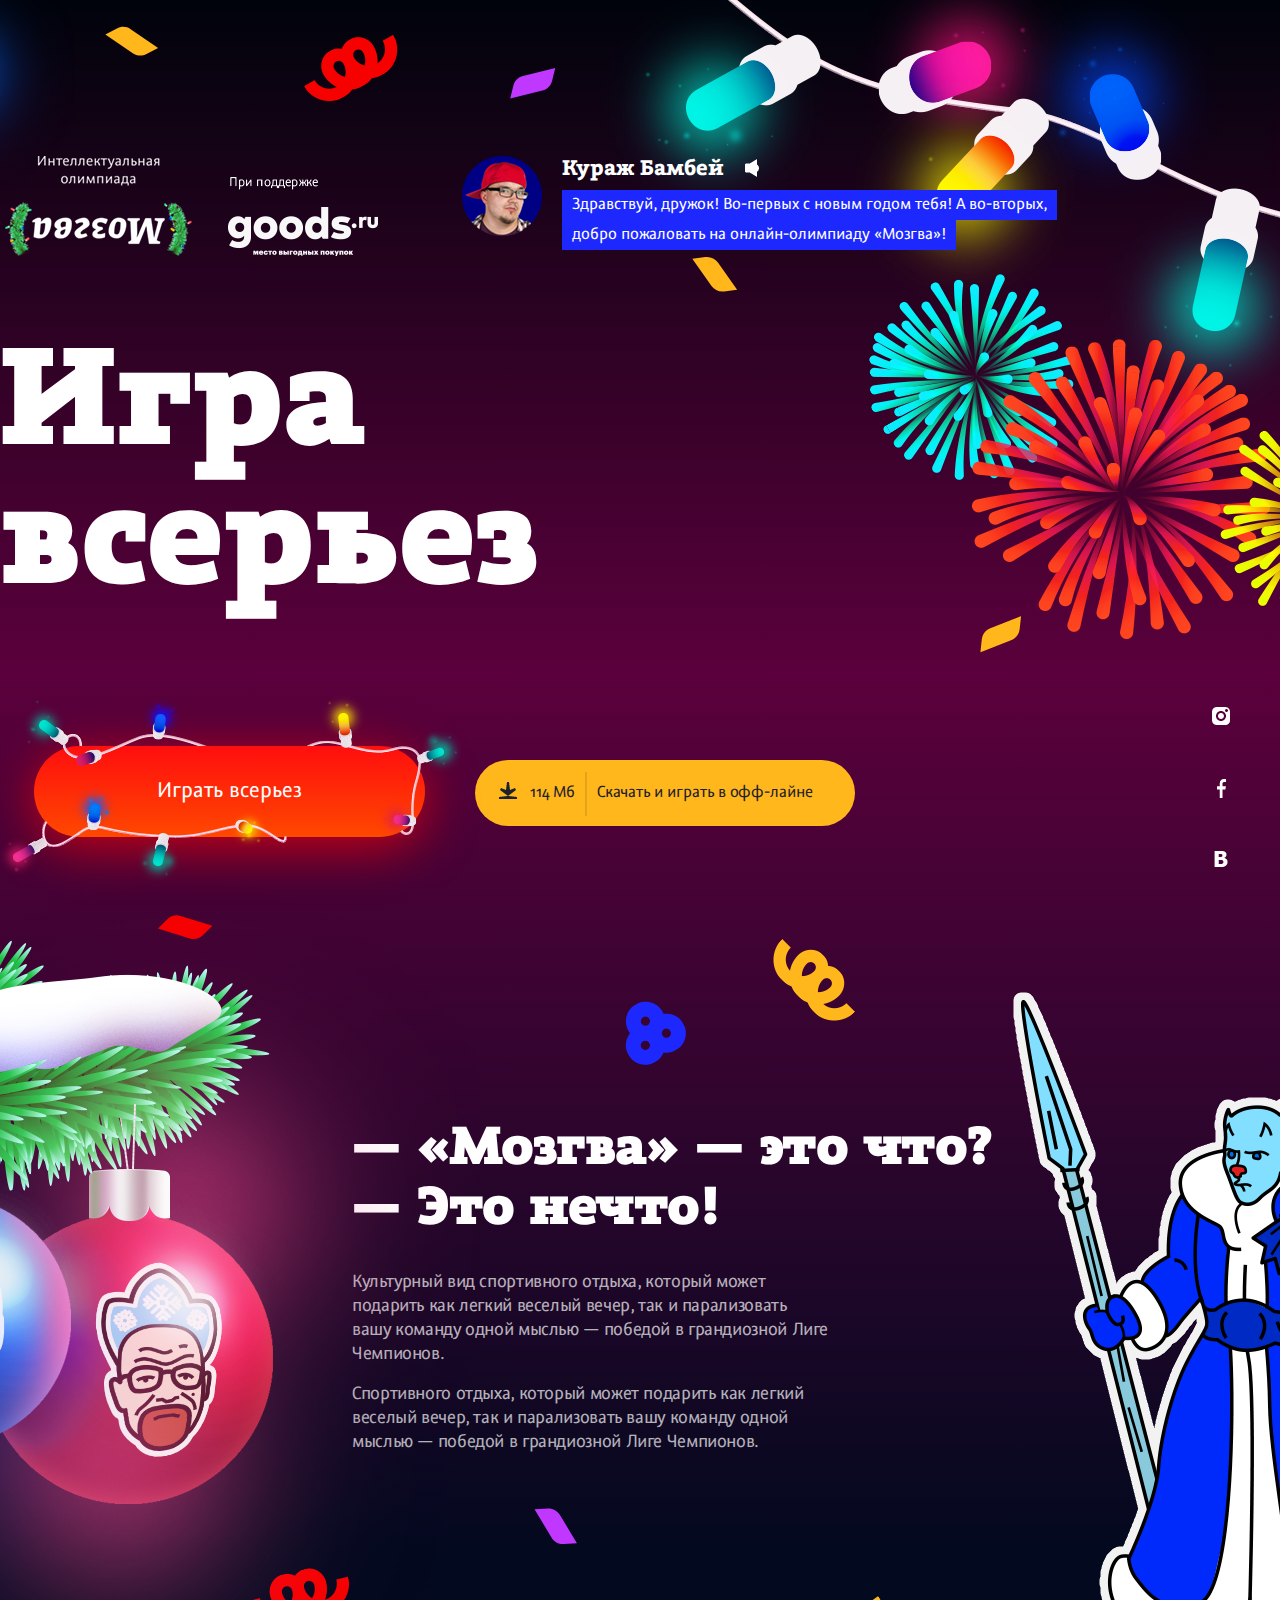
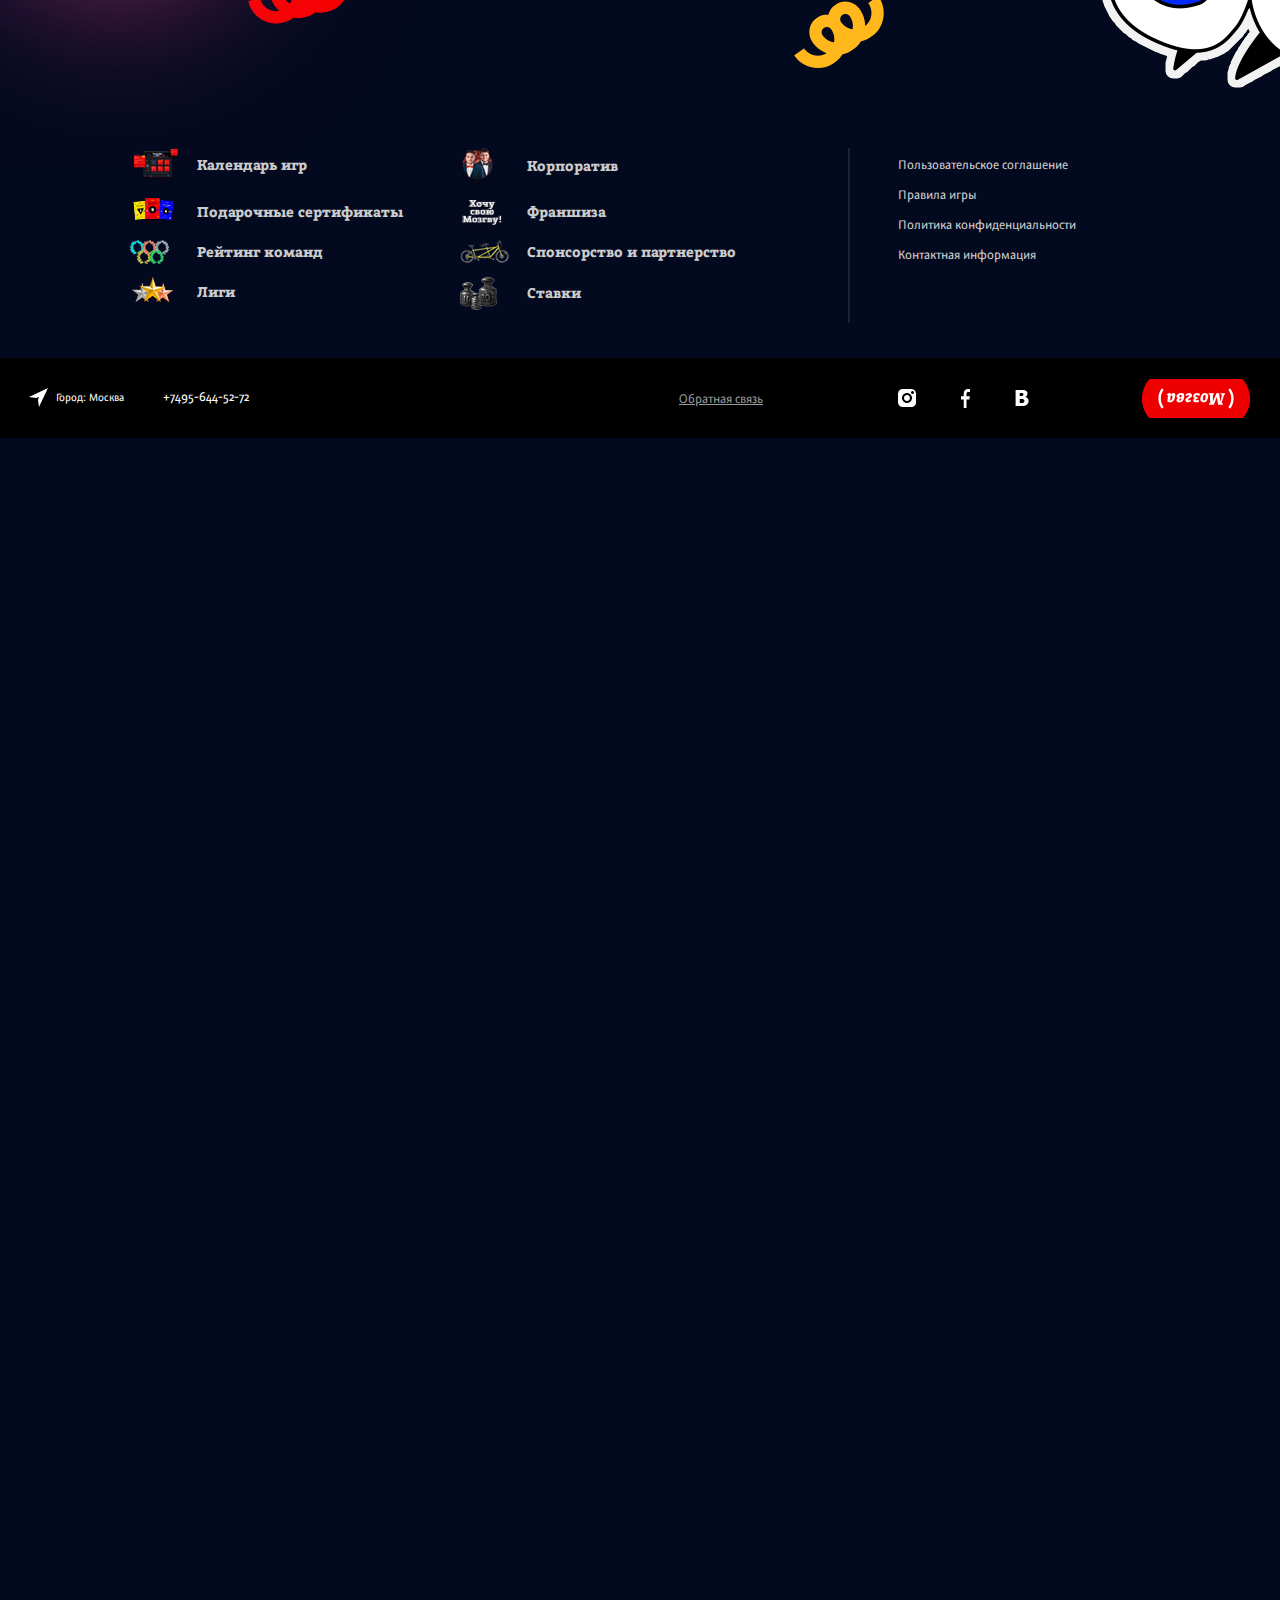
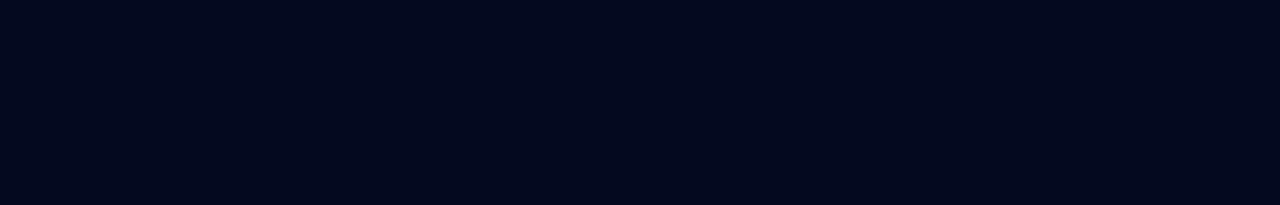
==== biggame.html @ c7185d69 "no message" ====
<!DOCTYPE html>
<html>
  <head>
    <meta charset="utf-8"/>
    <title>Index</title>
    <meta name="viewport" content="width=1280, initial-scale=0.1"/>
    <meta name="format-detection" content="telephone=no"/>
    <link rel="stylesheet" type="text/css" href="css/style.css"/>
    <script type="text/javascript" src="js/jquery-1.11.1.min.js"></script>
    <script type="text/javascript" src="js/libs.js"></script>
    <script type="text/javascript" src="js/scripts.js"></script>
  </head>
  <body class="biggame-body">
    <div class="body-wrap">
      <section class="main">
        <div class="hashtag hashtag-01"><img src="images/hashtag.png" alt="это мозгва детка"></div>
        <div class="hashtag hashtag-02"><img src="images/hashtag.png" alt="это мозгва детка"></div>
        <div class="hashtag hashtag-03"><img src="images/hashtag.png" alt="это мозгва детка"></div>
        <div class="hashtag hashtag-04"><img src="images/hashtag.png" alt="это мозгва детка"></div>
        <div class="main-header">
          <div class="container"><a class="mozgva-logo" href="#/"><img src="images/mozgva-logo.png" alt="mozgva"></a><a class="goods-logo" href="#/"><img src="images/goods-logo.png" alt="goods"></a>
            <div class="main-header-message">
              <div class="main-header-message-image"><img src="images/kurazh-image.png" alt="kurazh"></div>
              <div class="main-header-message-text">
                <div class="main-header-message-title">Кураж Бамбей</div>
                <div class="main-header-message-subtext">Здравствуй, дружок! Во-первых с новым годом тебя! А во-вторых,</div>
                <div class="main-header-message-subtext">добро пожаловать на онлайн-олимпиаду «Мозгва»!</div>
              </div>
              <div class="clear"></div>
            </div>
            <div class="clear"></div>
          </div>
        </div>
        <div class="container">
          <div class="main-socials"><a class="main-socials-unit" href="#/"><img src="images/icon-insta.png" alt="instagram"></a><a class="main-socials-unit" href="#/"><img src="images/icon-fb.png" alt="instagram"></a><a class="main-socials-unit" href="#/"><img src="images/icon-vk.png" alt="instagram"></a></div>
          <div class="main-content">
            <h1 class="main-title">Игра<br>всерьез</h1>
            <div class="main-buttons">
              <div class="main-buttons-unit-wrap small-wrap"><img class="lightbulb" src="images/buttons-lights-01.png" alt="lights"><img class="balls" src="images/buttons-balls-01.png" alt="lights"><a class="main-buttons-unit small" href="#/">Начать</a></div>
              <div class="main-buttons-unit-wrap big-wrap"><img src="images/buttons-lights-02.png" alt="lights"><a class="main-buttons-unit big" href="#/">Играть всерьез</a></div><a class="main-buttons-unit download" href="#/"><span class="info">114 Мб</span><span class="text"> Скачать и играть в офф-лайне</span></a>
            </div>
            <div class="main-text">
              <div class="main-text-big">— «Мозгва» — это что?<br>— Это нечто!</div>
              <div class="main-text-small">Культурный вид спортивного отдыха, который может подарить как легкий веселый вечер, так и парализовать<br> вашу команду одной мыслью — победой в грандиозной Лиге Чемпионов.</div>
              <div class="main-text-small">Спортивного отдыха, который может подарить как легкий веселый вечер, так и парализовать вашу команду одной мыслью — победой в грандиозной Лиге Чемпионов.</div>
            </div>
          </div>
        </div>
        <div class="main-figure"></div>
        <div class="main-stripes"></div>
        <div class="main-lightbulbs-01"></div>
        <div class="main-lightbulbs-02"></div>
        <div class="main-fireworks"></div>
        <div class="main-branch"></div>
      </section>
      <section class="biggame hide">
        <div class="minigame-gradient"></div>
        <div class="minigame-header">
          <div class="container"><a class="minigame-header-logo-mozgva" href="#/"><img src="images/mozgva-logo-header.png" alt="mozgva"></a><a class="minigame-header-logo-goods" href="#/"><img src="images/goods-logo-header.png" alt="mozgva"></a>
            <div class="minigame-header-title">Игра «Всерьез». Начало</div><a class="minigame-header-button-wrap" href="#/"><img src="images/buttons-lights-02.png" alt="lightbulbs"><span class="minigame-header-button">Играть всерьез</span></a>
          </div>
        </div>
        <div class="biggame-body-wrap">
          <div class="minigame-fireworks"></div>
          <div class="minigame-stripes"></div>
          <div class="container">
            <div class="main-socials"><a class="main-socials-unit" href="#/"><img src="images/icon-insta.png" alt="instagram"></a><a class="main-socials-unit" href="#/"><img src="images/icon-fb.png" alt="instagram"></a><a class="main-socials-unit" href="#/"><img src="images/icon-vk.png" alt="instagram"></a></div>
            <div class="biggame-progression transparent">
              <div class="biggame-progression-unit round-1 current"><span class="title">1</span><span class="number"> <span class="current">1</span><span class="all">/6</span></span>
                <div class="name">название тура</div>
              </div>
              <div class="biggame-progression-unit round-2"><span class="title">2</span><span class="number"> <span class="current">1</span><span class="all">/6</span></span>
                <div class="name">название тура</div>
              </div>
              <div class="biggame-progression-unit round-3"><span class="title">3</span><span class="number"> <span class="current">1</span><span class="all">/6</span></span>
                <div class="name">название тура</div>
              </div>
              <div class="biggame-progression-unit round-4"><span class="title">4</span><span class="number"> <span class="current">1</span><span class="all">/3</span></span>
                <div class="name">название тура</div>
              </div>
              <div class="biggame-progression-unit round-5"><span class="title">5</span><span class="number"> <span class="current">1</span><span class="all">/6</span></span>
                <div class="name">название тура</div>
              </div>
              <div class="biggame-progression-unit round-6"><span class="title">6</span><span class="number"> <span class="current">1</span><span class="all">/6</span></span>
                <div class="name">название тура</div>
              </div>
              <div class="biggame-progression-unit round-7"><span class="title">7</span><span class="number"> <span class="current">1</span><span class="all">/6</span></span>
                <div class="name">название тура</div>
              </div>
            </div>
            <div class="biggame-question-wrap">
              <div class="biggame-question-unit teamsAdding">
                <div class="main-header-message">
                  <div class="main-header-message-image"><img src="images/kurazh-image.png" alt="kurazh"></div>
                  <div class="main-header-message-text">
                    <div class="main-header-message-title">Кураж Бамбей говорит</div>
                    <div class="main-header-message-subtext">Поторописька! Осталось 3 секунды! Гуглишь та что ли?</div>
                    <div class="main-header-message-subtext">Гугли быстрее тогда! :)</div>
                  </div>
                  <div class="clear"></div>
                </div>
                <div class="biggame-question-unit-title">Придумайте название<br>своей команде</div>
                <div class="biggame-question-unit-list">
                  <div class="biggame-question-unit-list-unit-wrap">
                    <input class="biggame-question-unit-list-unit" type="text">
                    <div class="biggame-question-unit-list-unit-btn">Еще команда</div>
                  </div>
                </div>
                <div class="biggame-question-unit-answer compare">
                  <div class="biggame-question-unit-answer-next answer timeout">Дальше!</div>
                </div>
              </div>
              <div class="biggame-question-unit smallTimer">
                <div class="biggame-question-unit-video">
                  <video width="100%" height="100%" controls controlsList="nodownload">
                    <source src="videos/video-01.mp4" type="video/mp4">
                  </video>
                </div>
                <div class="biggame-question-unit-answer">
                  <div class="biggame-question-unit-answer-timer"><span>:</span><span class="time">59</span></div>
                  <div class="biggame-question-unit-answer-input-wrap">
                    <input class="biggame-question-unit-answer-input" type="text">
                    <div class="biggame-question-unit-answer-next answer">Ответить</div>
                  </div>
                </div>
              </div>
              <div class="biggame-question-unit medTimer">
                <div class="biggame-question-unit-video">
                  <video width="100%" height="100%" controls controlsList="nodownload">
                    <source src="videos/video-01.mp4" type="video/mp4">
                  </video>
                </div>
                <div class="biggame-question-unit-answer">
                  <div class="biggame-question-unit-answer-timer"><span>:</span><span class="time">59</span></div>
                  <div class="biggame-question-unit-answer-input-wrap">
                    <input class="biggame-question-unit-answer-input" type="text">
                    <div class="biggame-question-unit-answer-next answer">Ответить</div>
                  </div>
                </div>
              </div>
              <div class="biggame-question-unit bigTimer">
                <div class="biggame-question-unit-video">
                  <video width="100%" height="100%" controls controlsList="nodownload">
                    <source src="videos/video-01.mp4" type="video/mp4">
                  </video>
                </div>
                <div class="biggame-question-unit-answer">
                  <div class="biggame-question-unit-answer-timer"><span>:</span><span class="time">59</span></div>
                  <div class="biggame-question-unit-answer-input-wrap">
                    <input class="biggame-question-unit-answer-input" type="text">
                    <div class="biggame-question-unit-answer-next answer">Ответить</div>
                  </div>
                </div>
              </div>
              <div class="biggame-question-unit bigTimer">
                <div class="biggame-question-unit-video">
                  <video width="100%" height="100%" controls controlsList="nodownload">
                    <source src="videos/video-01.mp4" type="video/mp4">
                  </video>
                </div>
                <div class="biggame-question-unit-answer">
                  <div class="biggame-question-unit-answer-timer"><span>:</span><span class="time">59</span></div>
                  <div class="biggame-question-unit-answer-input-wrap">
                    <input class="biggame-question-unit-answer-input" type="text">
                    <div class="biggame-question-unit-answer-next answer">Ответить</div>
                  </div>
                </div>
              </div>
              <div class="biggame-question-unit medTimer">
                <div class="biggame-question-unit-video">
                  <video width="100%" height="100%" controls controlsList="nodownload">
                    <source src="videos/video-01.mp4" type="video/mp4">
                  </video>
                </div>
                <div class="biggame-question-unit-answer">
                  <div class="biggame-question-unit-answer-timer"><span>:</span><span class="time">59</span></div>
                  <div class="biggame-question-unit-answer-input-wrap">
                    <input class="biggame-question-unit-answer-input" type="text">
                    <div class="biggame-question-unit-answer-next answer">Ответить</div>
                  </div>
                </div>
              </div>
              <div class="biggame-question-unit smallTimer lastQuestion">
                <div class="biggame-question-unit-video">
                  <video width="100%" height="100%" controls controlsList="nodownload">
                    <source src="videos/video-01.mp4" type="video/mp4">
                  </video>
                </div>
                <div class="biggame-question-unit-answer">
                  <div class="biggame-question-unit-answer-timer"><span>:</span><span class="time">59</span></div>
                  <div class="biggame-question-unit-answer-input-wrap">
                    <input class="biggame-question-unit-answer-input" type="text">
                    <div class="biggame-question-unit-answer-next answer">Ответить</div>
                  </div>
                </div>
              </div>
              <div class="biggame-question-unit compare">
                <div class="biggame-question-unit-video">
                  <video width="100%" height="100%" controls controlsList="nodownload">
                    <source src="videos/video-01.mp4" type="video/mp4">
                  </video>
                </div>
                <div class="biggame-question-unit-answer compare">
                  <div class="biggame-question-unit-answer-next answer timeout">Дальше!</div>
                </div>
              </div>
              <div class="biggame-question-unit roundResult round-1">
                <div class="main-header-message">
                  <div class="main-header-message-image"><img src="images/kurazh-image.png" alt="kurazh"></div>
                  <div class="main-header-message-text">
                    <div class="main-header-message-title">Кураж Бамбей говорит</div>
                    <div class="main-header-message-subtext">Поторописька! Осталось 3 секунды! Гуглишь та что ли?</div>
                    <div class="main-header-message-subtext">Гугли быстрее тогда! :)</div>
                  </div>
                  <div class="clear"></div>
                </div>
                <div class="biggame-question-unit-teams-wrap"></div>
                <div class="biggame-question-unit-answer compare">
                  <div class="biggame-question-unit-answer-next answer timeout">Дальше!</div>
                </div>
              </div>
              <div class="biggame-question-unit smallTimer">
                <div class="biggame-question-unit-video">
                  <video width="100%" height="100%" controls controlsList="nodownload">
                    <source src="videos/video-01.mp4" type="video/mp4">
                  </video>
                </div>
                <div class="biggame-question-unit-answer">
                  <div class="biggame-question-unit-answer-timer"><span>:</span><span class="time">59</span></div>
                  <div class="biggame-question-unit-answer-input-wrap">
                    <input class="biggame-question-unit-answer-input" type="text">
                    <div class="biggame-question-unit-answer-next answer">Ответить</div>
                  </div>
                </div>
              </div>
              <div class="biggame-question-unit medTimer">
                <div class="biggame-question-unit-video">
                  <video width="100%" height="100%" controls controlsList="nodownload">
                    <source src="videos/video-01.mp4" type="video/mp4">
                  </video>
                </div>
                <div class="biggame-question-unit-answer">
                  <div class="biggame-question-unit-answer-timer"><span>:</span><span class="time">59</span></div>
                  <div class="biggame-question-unit-answer-input-wrap">
                    <input class="biggame-question-unit-answer-input" type="text">
                    <div class="biggame-question-unit-answer-next answer">Ответить</div>
                  </div>
                </div>
              </div>
              <div class="biggame-question-unit bigTimer">
                <div class="biggame-question-unit-video">
                  <video width="100%" height="100%" controls controlsList="nodownload">
                    <source src="videos/video-01.mp4" type="video/mp4">
                  </video>
                </div>
                <div class="biggame-question-unit-answer">
                  <div class="biggame-question-unit-answer-timer"><span>:</span><span class="time">59</span></div>
                  <div class="biggame-question-unit-answer-input-wrap">
                    <input class="biggame-question-unit-answer-input" type="text">
                    <div class="biggame-question-unit-answer-next answer">Ответить</div>
                  </div>
                </div>
              </div>
              <div class="biggame-question-unit bigTimer">
                <div class="biggame-question-unit-video">
                  <video width="100%" height="100%" controls controlsList="nodownload">
                    <source src="videos/video-01.mp4" type="video/mp4">
                  </video>
                </div>
                <div class="biggame-question-unit-answer">
                  <div class="biggame-question-unit-answer-timer"><span>:</span><span class="time">59</span></div>
                  <div class="biggame-question-unit-answer-input-wrap">
                    <input class="biggame-question-unit-answer-input" type="text">
                    <div class="biggame-question-unit-answer-next answer">Ответить</div>
                  </div>
                </div>
              </div>
              <div class="biggame-question-unit medTimer">
                <div class="biggame-question-unit-video">
                  <video width="100%" height="100%" controls controlsList="nodownload">
                    <source src="videos/video-01.mp4" type="video/mp4">
                  </video>
                </div>
                <div class="biggame-question-unit-answer">
                  <div class="biggame-question-unit-answer-timer"><span>:</span><span class="time">59</span></div>
                  <div class="biggame-question-unit-answer-input-wrap">
                    <input class="biggame-question-unit-answer-input" type="text">
                    <div class="biggame-question-unit-answer-next answer">Ответить</div>
                  </div>
                </div>
              </div>
              <div class="biggame-question-unit smallTimer lastQuestion">
                <div class="biggame-question-unit-video">
                  <video width="100%" height="100%" controls controlsList="nodownload">
                    <source src="videos/video-01.mp4" type="video/mp4">
                  </video>
                </div>
                <div class="biggame-question-unit-answer">
                  <div class="biggame-question-unit-answer-timer"><span>:</span><span class="time">59</span></div>
                  <div class="biggame-question-unit-answer-input-wrap">
                    <input class="biggame-question-unit-answer-input" type="text">
                    <div class="biggame-question-unit-answer-next answer">Ответить</div>
                  </div>
                </div>
              </div>
              <div class="biggame-question-unit compare">
                <div class="biggame-question-unit-video">
                  <video width="100%" height="100%" controls controlsList="nodownload">
                    <source src="videos/video-01.mp4" type="video/mp4">
                  </video>
                </div>
                <div class="biggame-question-unit-answer compare">
                  <div class="biggame-question-unit-answer-next answer timeout">Дальше!</div>
                </div>
              </div>
              <div class="biggame-question-unit roundResult round-2">
                <div class="main-header-message">
                  <div class="main-header-message-image"><img src="images/kurazh-image.png" alt="kurazh"></div>
                  <div class="main-header-message-text">
                    <div class="main-header-message-title">Кураж Бамбей говорит</div>
                    <div class="main-header-message-subtext">Поторописька! Осталось 3 секунды! Гуглишь та что ли?</div>
                    <div class="main-header-message-subtext">Гугли быстрее тогда! :)</div>
                  </div>
                  <div class="clear"></div>
                </div>
                <div class="biggame-question-unit-teams-wrap">
                  <div class="biggame-question-unit-answer compare"></div>
                  <div class="biggame-question-unit-answer-next answer timeout">Дальше!</div>
                </div>
              </div>
              <div class="biggame-question-unit smallTimer">
                <div class="biggame-question-unit-video">
                  <video width="100%" height="100%" controls controlsList="nodownload">
                    <source src="videos/video-01.mp4" type="video/mp4">
                  </video>
                </div>
                <div class="biggame-question-unit-answer">
                  <div class="biggame-question-unit-answer-timer"><span>:</span><span class="time">59</span></div>
                  <div class="biggame-question-unit-answer-input-wrap">
                    <input class="biggame-question-unit-answer-input" type="text">
                    <div class="biggame-question-unit-answer-next answer">Ответить</div>
                  </div>
                </div>
              </div>
              <div class="biggame-question-unit medTimer">
                <div class="biggame-question-unit-video">
                  <video width="100%" height="100%" controls controlsList="nodownload">
                    <source src="videos/video-01.mp4" type="video/mp4">
                  </video>
                </div>
                <div class="biggame-question-unit-answer">
                  <div class="biggame-question-unit-answer-timer"><span>:</span><span class="time">59</span></div>
                  <div class="biggame-question-unit-answer-input-wrap">
                    <input class="biggame-question-unit-answer-input" type="text">
                    <div class="biggame-question-unit-answer-next answer">Ответить</div>
                  </div>
                </div>
              </div>
              <div class="biggame-question-unit bigTimer">
                <div class="biggame-question-unit-video">
                  <video width="100%" height="100%" controls controlsList="nodownload">
                    <source src="videos/video-01.mp4" type="video/mp4">
                  </video>
                </div>
                <div class="biggame-question-unit-answer">
                  <div class="biggame-question-unit-answer-timer"><span>:</span><span class="time">59</span></div>
                  <div class="biggame-question-unit-answer-input-wrap">
                    <input class="biggame-question-unit-answer-input" type="text">
                    <div class="biggame-question-unit-answer-next answer">Ответить</div>
                  </div>
                </div>
              </div>
              <div class="biggame-question-unit bigTimer">
                <div class="biggame-question-unit-video">
                  <video width="100%" height="100%" controls controlsList="nodownload">
                    <source src="videos/video-01.mp4" type="video/mp4">
                  </video>
                </div>
                <div class="biggame-question-unit-answer">
                  <div class="biggame-question-unit-answer-timer"><span>:</span><span class="time">59</span></div>
                  <div class="biggame-question-unit-answer-input-wrap">
                    <input class="biggame-question-unit-answer-input" type="text">
                    <div class="biggame-question-unit-answer-next answer">Ответить</div>
                  </div>
                </div>
              </div>
              <div class="biggame-question-unit medTimer">
                <div class="biggame-question-unit-video">
                  <video width="100%" height="100%" controls controlsList="nodownload">
                    <source src="videos/video-01.mp4" type="video/mp4">
                  </video>
                </div>
                <div class="biggame-question-unit-answer">
                  <div class="biggame-question-unit-answer-timer"><span>:</span><span class="time">59</span></div>
                  <div class="biggame-question-unit-answer-input-wrap">
                    <input class="biggame-question-unit-answer-input" type="text">
                    <div class="biggame-question-unit-answer-next answer">Ответить</div>
                  </div>
                </div>
              </div>
              <div class="biggame-question-unit smallTimer lastQuestion">
                <div class="biggame-question-unit-video">
                  <video width="100%" height="100%" controls controlsList="nodownload">
                    <source src="videos/video-01.mp4" type="video/mp4">
                  </video>
                </div>
                <div class="biggame-question-unit-answer">
                  <div class="biggame-question-unit-answer-timer"><span>:</span><span class="time">59</span></div>
                  <div class="biggame-question-unit-answer-input-wrap">
                    <input class="biggame-question-unit-answer-input" type="text">
                    <div class="biggame-question-unit-answer-next answer">Ответить</div>
                  </div>
                </div>
              </div>
              <div class="biggame-question-unit compare">
                <div class="biggame-question-unit-video">
                  <video width="100%" height="100%" controls controlsList="nodownload">
                    <source src="videos/video-01.mp4" type="video/mp4">
                  </video>
                </div>
                <div class="biggame-question-unit-answer compare">
                  <div class="biggame-question-unit-answer-next answer timeout">Дальше!</div>
                </div>
              </div>
              <div class="biggame-question-unit roundResult round-3">
                <div class="main-header-message">
                  <div class="main-header-message-image"><img src="images/kurazh-image.png" alt="kurazh"></div>
                  <div class="main-header-message-text">
                    <div class="main-header-message-title">Кураж Бамбей говорит</div>
                    <div class="main-header-message-subtext">Поторописька! Осталось 3 секунды! Гуглишь та что ли?</div>
                    <div class="main-header-message-subtext">Гугли быстрее тогда! :)</div>
                  </div>
                  <div class="clear"></div>
                </div>
                <div class="biggame-question-unit-teams-wrap"></div>
                <div class="biggame-question-unit-answer compare">
                  <div class="biggame-question-unit-answer-next answer timeout">Дальше!</div>
                </div>
              </div>
              <div class="biggame-question-unit smallTimer">
                <div class="biggame-question-unit-video">
                  <video width="100%" height="100%" controls controlsList="nodownload">
                    <source src="videos/video-01.mp4" type="video/mp4">
                  </video>
                </div>
                <div class="biggame-question-unit-answer">
                  <div class="biggame-question-unit-answer-timer"><span>:</span><span class="time">59</span></div>
                  <div class="biggame-question-unit-answer-input-wrap">
                    <input class="biggame-question-unit-answer-input" type="text">
                    <div class="biggame-question-unit-answer-next answer">Ответить</div>
                  </div>
                </div>
              </div>
              <div class="biggame-question-unit medTimer">
                <div class="biggame-question-unit-video">
                  <video width="100%" height="100%" controls controlsList="nodownload">
                    <source src="videos/video-01.mp4" type="video/mp4">
                  </video>
                </div>
                <div class="biggame-question-unit-answer">
                  <div class="biggame-question-unit-answer-timer"><span>:</span><span class="time">59</span></div>
                  <div class="biggame-question-unit-answer-input-wrap">
                    <input class="biggame-question-unit-answer-input" type="text">
                    <div class="biggame-question-unit-answer-next answer">Ответить</div>
                  </div>
                </div>
              </div>
              <div class="biggame-question-unit smallTimer lastQuestion">
                <div class="biggame-question-unit-video">
                  <video width="100%" height="100%" controls controlsList="nodownload">
                    <source src="videos/video-01.mp4" type="video/mp4">
                  </video>
                </div>
                <div class="biggame-question-unit-answer">
                  <div class="biggame-question-unit-answer-timer"><span>:</span><span class="time">59</span></div>
                  <div class="biggame-question-unit-answer-input-wrap">
                    <input class="biggame-question-unit-answer-input" type="text">
                    <div class="biggame-question-unit-answer-next answer">Ответить</div>
                  </div>
                </div>
              </div>
              <div class="biggame-question-unit compare">
                <div class="biggame-question-unit-video">
                  <video width="100%" height="100%" controls controlsList="nodownload">
                    <source src="videos/video-01.mp4" type="video/mp4">
                  </video>
                </div>
                <div class="biggame-question-unit-answer compare">
                  <div class="biggame-question-unit-answer-next answer timeout">Дальше!</div>
                </div>
              </div>
              <div class="biggame-question-unit roundResult round-4">
                <div class="main-header-message">
                  <div class="main-header-message-image"><img src="images/kurazh-image.png" alt="kurazh"></div>
                  <div class="main-header-message-text">
                    <div class="main-header-message-title">Кураж Бамбей говорит</div>
                    <div class="main-header-message-subtext">Поторописька! Осталось 3 секунды! Гуглишь та что ли?</div>
                    <div class="main-header-message-subtext">Гугли быстрее тогда! :)</div>
                  </div>
                  <div class="clear"></div>
                </div>
                <div class="biggame-question-unit-teams-wrap"></div>
                <div class="biggame-question-unit-answer compare">
                  <div class="biggame-question-unit-answer-next answer timeout">Дальше!</div>
                </div>
              </div>
              <div class="biggame-question-unit smallTimer">
                <div class="biggame-question-unit-video">
                  <video width="100%" height="100%" controls controlsList="nodownload">
                    <source src="videos/video-01.mp4" type="video/mp4">
                  </video>
                </div>
                <div class="biggame-question-unit-answer">
                  <div class="biggame-question-unit-answer-timer"><span>:</span><span class="time">59</span></div>
                  <div class="biggame-question-unit-answer-input-wrap">
                    <input class="biggame-question-unit-answer-input" type="text">
                    <div class="biggame-question-unit-answer-next answer">Ответить</div>
                  </div>
                </div>
              </div>
              <div class="biggame-question-unit medTimer">
                <div class="biggame-question-unit-video">
                  <video width="100%" height="100%" controls controlsList="nodownload">
                    <source src="videos/video-01.mp4" type="video/mp4">
                  </video>
                </div>
                <div class="biggame-question-unit-answer">
                  <div class="biggame-question-unit-answer-timer"><span>:</span><span class="time">59</span></div>
                  <div class="biggame-question-unit-answer-input-wrap">
                    <input class="biggame-question-unit-answer-input" type="text">
                    <div class="biggame-question-unit-answer-next answer">Ответить</div>
                  </div>
                </div>
              </div>
              <div class="biggame-question-unit bigTimer">
                <div class="biggame-question-unit-video">
                  <video width="100%" height="100%" controls controlsList="nodownload">
                    <source src="videos/video-01.mp4" type="video/mp4">
                  </video>
                </div>
                <div class="biggame-question-unit-answer">
                  <div class="biggame-question-unit-answer-timer"><span>:</span><span class="time">59</span></div>
                  <div class="biggame-question-unit-answer-input-wrap">
                    <input class="biggame-question-unit-answer-input" type="text">
                    <div class="biggame-question-unit-answer-next answer">Ответить</div>
                  </div>
                </div>
              </div>
              <div class="biggame-question-unit bigTimer">
                <div class="biggame-question-unit-video">
                  <video width="100%" height="100%" controls controlsList="nodownload">
                    <source src="videos/video-01.mp4" type="video/mp4">
                  </video>
                </div>
                <div class="biggame-question-unit-answer">
                  <div class="biggame-question-unit-answer-timer"><span>:</span><span class="time">59</span></div>
                  <div class="biggame-question-unit-answer-input-wrap">
                    <input class="biggame-question-unit-answer-input" type="text">
                    <div class="biggame-question-unit-answer-next answer">Ответить</div>
                  </div>
                </div>
              </div>
              <div class="biggame-question-unit medTimer">
                <div class="biggame-question-unit-video">
                  <video width="100%" height="100%" controls controlsList="nodownload">
                    <source src="videos/video-01.mp4" type="video/mp4">
                  </video>
                </div>
                <div class="biggame-question-unit-answer">
                  <div class="biggame-question-unit-answer-timer"><span>:</span><span class="time">59</span></div>
                  <div class="biggame-question-unit-answer-input-wrap">
                    <input class="biggame-question-unit-answer-input" type="text">
                    <div class="biggame-question-unit-answer-next answer">Ответить</div>
                  </div>
                </div>
              </div>
              <div class="biggame-question-unit smallTimer lastQuestion">
                <div class="biggame-question-unit-video">
                  <video width="100%" height="100%" controls controlsList="nodownload">
                    <source src="videos/video-01.mp4" type="video/mp4">
                  </video>
                </div>
                <div class="biggame-question-unit-answer">
                  <div class="biggame-question-unit-answer-timer"><span>:</span><span class="time">59</span></div>
                  <div class="biggame-question-unit-answer-input-wrap">
                    <input class="biggame-question-unit-answer-input" type="text">
                    <div class="biggame-question-unit-answer-next answer">Ответить</div>
                  </div>
                </div>
              </div>
              <div class="biggame-question-unit compare">
                <div class="biggame-question-unit-video">
                  <video width="100%" height="100%" controls controlsList="nodownload">
                    <source src="videos/video-01.mp4" type="video/mp4">
                  </video>
                </div>
                <div class="biggame-question-unit-answer compare">
                  <div class="biggame-question-unit-answer-next answer timeout">Дальше!</div>
                </div>
              </div>
              <div class="biggame-question-unit roundResult round-5">
                <div class="main-header-message">
                  <div class="main-header-message-image"><img src="images/kurazh-image.png" alt="kurazh"></div>
                  <div class="main-header-message-text">
                    <div class="main-header-message-title">Кураж Бамбей говорит</div>
                    <div class="main-header-message-subtext">Поторописька! Осталось 3 секунды! Гуглишь та что ли?</div>
                    <div class="main-header-message-subtext">Гугли быстрее тогда! :)</div>
                  </div>
                  <div class="clear"></div>
                </div>
                <div class="biggame-question-unit-teams-wrap"></div>
                <div class="biggame-question-unit-answer compare">
                  <div class="biggame-question-unit-answer-next answer timeout">Дальше!</div>
                </div>
              </div>
              <div class="biggame-question-unit smallTimer">
                <div class="biggame-question-unit-video">
                  <video width="100%" height="100%" controls controlsList="nodownload">
                    <source src="videos/video-01.mp4" type="video/mp4">
                  </video>
                </div>
                <div class="biggame-question-unit-answer">
                  <div class="biggame-question-unit-answer-timer"><span>:</span><span class="time">59</span></div>
                  <div class="biggame-question-unit-answer-input-wrap">
                    <input class="biggame-question-unit-answer-input" type="text">
                    <div class="biggame-question-unit-answer-next answer">Ответить</div>
                  </div>
                </div>
              </div>
              <div class="biggame-question-unit medTimer">
                <div class="biggame-question-unit-video">
                  <video width="100%" height="100%" controls controlsList="nodownload">
                    <source src="videos/video-01.mp4" type="video/mp4">
                  </video>
                </div>
                <div class="biggame-question-unit-answer">
                  <div class="biggame-question-unit-answer-timer"><span>:</span><span class="time">59</span></div>
                  <div class="biggame-question-unit-answer-input-wrap">
                    <input class="biggame-question-unit-answer-input" type="text">
                    <div class="biggame-question-unit-answer-next answer">Ответить</div>
                  </div>
                </div>
              </div>
              <div class="biggame-question-unit bigTimer">
                <div class="biggame-question-unit-video">
                  <video width="100%" height="100%" controls controlsList="nodownload">
                    <source src="videos/video-01.mp4" type="video/mp4">
                  </video>
                </div>
                <div class="biggame-question-unit-answer">
                  <div class="biggame-question-unit-answer-timer"><span>:</span><span class="time">59</span></div>
                  <div class="biggame-question-unit-answer-input-wrap">
                    <input class="biggame-question-unit-answer-input" type="text">
                    <div class="biggame-question-unit-answer-next answer">Ответить</div>
                  </div>
                </div>
              </div>
              <div class="biggame-question-unit bigTimer">
                <div class="biggame-question-unit-video">
                  <video width="100%" height="100%" controls controlsList="nodownload">
                    <source src="videos/video-01.mp4" type="video/mp4">
                  </video>
                </div>
                <div class="biggame-question-unit-answer">
                  <div class="biggame-question-unit-answer-timer"><span>:</span><span class="time">59</span></div>
                  <div class="biggame-question-unit-answer-input-wrap">
                    <input class="biggame-question-unit-answer-input" type="text">
                    <div class="biggame-question-unit-answer-next answer">Ответить</div>
                  </div>
                </div>
              </div>
              <div class="biggame-question-unit medTimer">
                <div class="biggame-question-unit-video">
                  <video width="100%" height="100%" controls controlsList="nodownload">
                    <source src="videos/video-01.mp4" type="video/mp4">
                  </video>
                </div>
                <div class="biggame-question-unit-answer">
                  <div class="biggame-question-unit-answer-timer"><span>:</span><span class="time">59</span></div>
                  <div class="biggame-question-unit-answer-input-wrap">
                    <input class="biggame-question-unit-answer-input" type="text">
                    <div class="biggame-question-unit-answer-next answer">Ответить</div>
                  </div>
                </div>
              </div>
              <div class="biggame-question-unit smallTimer lastQuestion">
                <div class="biggame-question-unit-video">
                  <video width="100%" height="100%" controls controlsList="nodownload">
                    <source src="videos/video-01.mp4" type="video/mp4">
                  </video>
                </div>
                <div class="biggame-question-unit-answer">
                  <div class="biggame-question-unit-answer-timer"><span>:</span><span class="time">59</span></div>
                  <div class="biggame-question-unit-answer-input-wrap">
                    <input class="biggame-question-unit-answer-input" type="text">
                    <div class="biggame-question-unit-answer-next answer">Ответить</div>
                  </div>
                </div>
              </div>
              <div class="biggame-question-unit compare">
                <div class="biggame-question-unit-video">
                  <video width="100%" height="100%" controls controlsList="nodownload">
                    <source src="videos/video-01.mp4" type="video/mp4">
                  </video>
                </div>
                <div class="biggame-question-unit-answer compare">
                  <div class="biggame-question-unit-answer-next answer timeout">Дальше!</div>
                </div>
              </div>
              <div class="biggame-question-unit roundResult round-6">
                <div class="main-header-message">
                  <div class="main-header-message-image"><img src="images/kurazh-image.png" alt="kurazh"></div>
                  <div class="main-header-message-text">
                    <div class="main-header-message-title">Кураж Бамбей говорит</div>
                    <div class="main-header-message-subtext">Поторописька! Осталось 3 секунды! Гуглишь та что ли?</div>
                    <div class="main-header-message-subtext">Гугли быстрее тогда! :)</div>
                  </div>
                  <div class="clear"></div>
                </div>
                <div class="biggame-question-unit-teams-wrap"></div>
                <div class="biggame-question-unit-answer compare">
                  <div class="biggame-question-unit-answer-next answer timeout">Дальше!</div>
                </div>
              </div>
              <div class="biggame-question-unit smallTimer">
                <div class="biggame-question-unit-video">
                  <video width="100%" height="100%" controls controlsList="nodownload">
                    <source src="videos/video-01.mp4" type="video/mp4">
                  </video>
                </div>
                <div class="biggame-question-unit-answer">
                  <div class="biggame-question-unit-answer-timer"><span>:</span><span class="time">59</span></div>
                  <div class="biggame-question-unit-answer-input-wrap">
                    <input class="biggame-question-unit-answer-input" type="text">
                    <div class="biggame-question-unit-answer-next answer">Ответить</div>
                  </div>
                </div>
              </div>
              <div class="biggame-question-unit medTimer">
                <div class="biggame-question-unit-video">
                  <video width="100%" height="100%" controls controlsList="nodownload">
                    <source src="videos/video-01.mp4" type="video/mp4">
                  </video>
                </div>
                <div class="biggame-question-unit-answer">
                  <div class="biggame-question-unit-answer-timer"><span>:</span><span class="time">59</span></div>
                  <div class="biggame-question-unit-answer-input-wrap">
                    <input class="biggame-question-unit-answer-input" type="text">
                    <div class="biggame-question-unit-answer-next answer">Ответить</div>
                  </div>
                </div>
              </div>
              <div class="biggame-question-unit bigTimer">
                <div class="biggame-question-unit-video">
                  <video width="100%" height="100%" controls controlsList="nodownload">
                    <source src="videos/video-01.mp4" type="video/mp4">
                  </video>
                </div>
                <div class="biggame-question-unit-answer">
                  <div class="biggame-question-unit-answer-timer"><span>:</span><span class="time">59</span></div>
                  <div class="biggame-question-unit-answer-input-wrap">
                    <input class="biggame-question-unit-answer-input" type="text">
                    <div class="biggame-question-unit-answer-next answer">Ответить</div>
                  </div>
                </div>
              </div>
              <div class="biggame-question-unit bigTimer">
                <div class="biggame-question-unit-video">
                  <video width="100%" height="100%" controls controlsList="nodownload">
                    <source src="videos/video-01.mp4" type="video/mp4">
                  </video>
                </div>
                <div class="biggame-question-unit-answer">
                  <div class="biggame-question-unit-answer-timer"><span>:</span><span class="time">59</span></div>
                  <div class="biggame-question-unit-answer-input-wrap">
                    <input class="biggame-question-unit-answer-input" type="text">
                    <div class="biggame-question-unit-answer-next answer">Ответить</div>
                  </div>
                </div>
              </div>
              <div class="biggame-question-unit medTimer">
                <div class="biggame-question-unit-video">
                  <video width="100%" height="100%" controls controlsList="nodownload">
                    <source src="videos/video-01.mp4" type="video/mp4">
                  </video>
                </div>
                <div class="biggame-question-unit-answer">
                  <div class="biggame-question-unit-answer-timer"><span>:</span><span class="time">59</span></div>
                  <div class="biggame-question-unit-answer-input-wrap">
                    <input class="biggame-question-unit-answer-input" type="text">
                    <div class="biggame-question-unit-answer-next answer">Ответить</div>
                  </div>
                </div>
              </div>
              <div class="biggame-question-unit smallTimer lastQuestion">
                <div class="biggame-question-unit-video">
                  <video width="100%" height="100%" controls controlsList="nodownload">
                    <source src="videos/video-01.mp4" type="video/mp4">
                  </video>
                </div>
                <div class="biggame-question-unit-answer">
                  <div class="biggame-question-unit-answer-timer"><span>:</span><span class="time">59</span></div>
                  <div class="biggame-question-unit-answer-input-wrap">
                    <input class="biggame-question-unit-answer-input" type="text">
                    <div class="biggame-question-unit-answer-next answer">Ответить</div>
                  </div>
                </div>
              </div>
              <div class="biggame-question-unit compare">
                <div class="biggame-question-unit-video">
                  <video width="100%" height="100%" controls controlsList="nodownload">
                    <source src="videos/video-01.mp4" type="video/mp4">
                  </video>
                </div>
                <div class="biggame-question-unit-answer compare">
                  <div class="biggame-question-unit-answer-next answer timeout">Дальше!</div>
                </div>
              </div>
              <div class="biggame-question-unit roundResult round-7">
                <div class="main-header-message">
                  <div class="main-header-message-image"><img src="images/kurazh-image.png" alt="kurazh"></div>
                  <div class="main-header-message-text">
                    <div class="main-header-message-title">Кураж Бамбей говорит</div>
                    <div class="main-header-message-subtext">Поторописька! Осталось 3 секунды! Гуглишь та что ли?</div>
                    <div class="main-header-message-subtext">Гугли быстрее тогда! :)</div>
                  </div>
                  <div class="clear"></div>
                </div>
                <div class="biggame-question-unit-teams-wrap"></div>
                <div class="biggame-question-unit-answer compare">
                  <div class="biggame-question-unit-answer-next answer timeout">Дальше!</div>
                </div>
              </div>
              <div class="biggame-question-unit final">
                <div class="main-header-message">
                  <div class="main-header-message-image"><img src="images/kurazh-image.png" alt="kurazh"></div>
                  <div class="main-header-message-text">
                    <div class="main-header-message-title">Кураж Бамбей говорит</div>
                    <div class="main-header-message-subtext">Поторописька! Осталось 3 секунды! Гуглишь та что ли?</div>
                    <div class="main-header-message-subtext">Гугли быстрее тогда! :)</div>
                  </div>
                  <div class="clear"></div>
                </div>
                <div class="biggame-question-unit-resultlist"></div>
                <table class="biggame-question-unit-resultTable">
                  <thead class="header">
                    <td>Команда</td>
                    <td>Тур № 1</td>
                    <td>2</td>
                    <td>3</td>
                    <td>4</td>
                    <td>5</td>
                    <td>6</td>
                    <td>7</td>
                    <td>Набрано баллов</td>
                  </thead>
                </table>
              </div>
            </div>
          </div>
        </div>
      </section>
    </div>
    <footer class="footer"> 
      <div class="container"> 
        <div class="footer-menu">
          <div class="footer-menu-unit">
            <div class="footer-menu-unit-image"><img src="images/footer-list-01.png" alt="footer-menu-unit"/></div><a class="footer-menu-unit-link" href="#/">Календарь игр</a>
          </div>
          <div class="footer-menu-unit">
            <div class="footer-menu-unit-image"><img src="images/footer-list-02.png" alt="footer-menu-unit"/></div><a class="footer-menu-unit-link" href="#/">Корпоратив</a>
          </div>
          <div class="footer-menu-unit">
            <div class="footer-menu-unit-image"><img src="images/footer-list-03.png" alt="footer-menu-unit"/></div><a class="footer-menu-unit-link" href="#/">Подарочные сертификаты</a>
          </div>
          <div class="footer-menu-unit">
            <div class="footer-menu-unit-image"><img src="images/footer-list-04.png" alt="footer-menu-unit"/></div><a class="footer-menu-unit-link" href="#/">Франшиза</a>
          </div>
          <div class="footer-menu-unit">
            <div class="footer-menu-unit-image"><img src="images/footer-list-05.png" alt="footer-menu-unit"/></div><a class="footer-menu-unit-link" href="#/">Рейтинг команд</a>
          </div>
          <div class="footer-menu-unit">
            <div class="footer-menu-unit-image"><img src="images/footer-list-06.png" alt="footer-menu-unit"/></div><a class="footer-menu-unit-link" href="#/">Спонсорство и партнерство</a>
          </div>
          <div class="footer-menu-unit">
            <div class="footer-menu-unit-image"><img src="images/footer-list-07.png" alt="footer-menu-unit"/></div><a class="footer-menu-unit-link" href="#/">Лиги</a>
          </div>
          <div class="footer-menu-unit">
            <div class="footer-menu-unit-image"><img src="images/footer-list-08.png" alt="footer-menu-unit"/></div><a class="footer-menu-unit-link" href="#/">Ставки</a>
          </div>
          <div class="clear"></div>
        </div>
        <div class="footer-info">
          <div class="footer-info-unit"> <a href="#/">Пользовательское соглашение</a></div>
          <div class="footer-info-unit"><a href="#/">Правила игры</a></div>
          <div class="footer-info-unit"><a href="#/">Политика конфиденциальности</a></div>
          <div class="footer-info-unit"><a href="#/">Контактная информация</a></div>
        </div>
        <div class="clear"></div>
      </div>
      <div class="footer-bottomline">
        <div class="container">
          <div class="footer-bottomline-left">
            <div class="footer-location">
              Город:
               <span>Москва </span>
            </div>
            <div class="footer-phone"><a href="tel:+74956445272">+7495-644-52-72</a></div>
          </div>
          <div class="footer-bottomline-right">
            <div class="footer-feedback"><a href="#/">Обратная связь</a></div>
            <div class="footer-socials"><a href="#/"><img src="images/icon-insta.png" alt="instagram"/></a><a href="#/"><img src="images/icon-fb.png" alt="instagram"/></a><a href="#/"><img src="images/icon-vk.png" alt="instagram"/></a></div><a class="footer-logo" href="#/"><img src="images/footer-logo.png" alt="logo mozgva"/></a>
          </div>
        </div>
      </div>
    </footer>
  </body>
</html>
---- css/style.css ----
html, body, body div, span, object, iframe, h1, h2, h3, h4, h5, h6, p, blockquote, pre, a, abbr, address, cite, code, del, dfn, em, img, ins, kbd, q, samp, small, strong, sub, sup, var, b, i, dl, dt, dd, ol, ul, li, fieldset, form, label, legend, table, caption, tbody, tfoot, thead, tr, th, td, article, aside, figure, footer, header, hgroup, menu, nav, section, time, mark, audio, video {
  margin: 0;
  padding: 0;
  border: 0;
  outline: 0;
  font-size: 100%;
  vertical-align: baseline;
  background: transparent; }

article, aside, figure, footer, header, hgroup, nav, section {
  display: block; }

header, section, footer {
  clear: both; }

html {
  overflow-y: scroll; }

ul {
  list-style: outside disc;
  margin: 15px 0 15px 30px; }

ol {
  list-style: outside decimal;
  margin: 15px 0 15px 30px; }

table {
  border-collapse: collapse;
  border-spacing: 0; }

td, td img {
  vertical-align: top; }

button, input, select, textarea {
  margin: 0;
  outline: none; }

input::-moz-focus-inner, button::-moz-focus-inner {
  padding: 0;
  border: 0; }

input, select {
  vertical-align: middle; }

input[type=radio], input[type=checkbox] {
  margin: 1px 4px 4px 0; }

input[type=text], input[type=password] {
  border-radius: 0;
  -webkit-appearance: none; }

textarea {
  overflow: auto;
  resize: vertical;
  border-radius: 0;
  -webkit-appearance: none; }

button, input[type=submit] {
  width: auto;
  overflow: visible; }

.ie7 input[type=submit], .ie7 input[type=reset], .ie7 input[type=button] {
  -webkit-filter: chroma(color=#000000);
  filter: chroma(color=#000000); }

input[type=button],
input[type=submit],
button {
  cursor: pointer;
  border-radius: 0;
  -webkit-appearance: none; }

blockquote, q {
  quotes: none; }

blockquote:before,
blockquote:after,
q:before,
q:after {
  content: '';
  content: none; }

del {
  text-decoration: line-through; }

abbr[title], dfn[title] {
  border-bottom: 1px dotted #000;
  cursor: help; }

small {
  font-size: 85%; }

strong {
  font-weight: bold; }

sub, sup {
  font-size: 75%;
  line-height: 0;
  position: relative; }

sup {
  top: -0.5em; }

sub {
  bottom: -0.25em; }

hr {
  display: block;
  height: 1px;
  border: 0;
  border-top: 1px solid #ccc;
  margin: 1em 0;
  padding: 0;
  font-size: 0;
  line-height: 0; }

pre, code, kbd, samp {
  font-family: monospace, sans-serif; }

pre {
  white-space: pre;
  /* CSS2 */
  white-space: pre-wrap;
  /* CSS 2.1 */
  white-space: pre-line;
  /* CSS 3 (and 2.1 as well, actually) */
  word-wrap: break-word;
  /* IE */ }

.ie7 img {
  -ms-interpolation-mode: bicubic; }

.clear {
  clear: both;
  height: 0;
  font-size: 0;
  line-height: 0; }

.center {
  text-align: center;
  margin-left: auto;
  margin-right: auto; }

/* Slider */
.slick-slider {
  position: relative;
  display: block;
  -webkit-box-sizing: border-box;
  box-sizing: border-box;
  -webkit-user-select: none;
  -moz-user-select: none;
  -ms-user-select: none;
  user-select: none;
  -webkit-touch-callout: none;
  -khtml-user-select: none;
  -ms-touch-action: pan-y;
  touch-action: pan-y;
  -webkit-tap-highlight-color: transparent; }

.slick-list {
  position: relative;
  display: block;
  overflow: hidden;
  margin: 0;
  padding: 0; }

.slick-list:focus {
  outline: none; }

.slick-list.dragging {
  cursor: pointer;
  cursor: hand; }

.slick-slider .slick-track,
.slick-slider .slick-list {
  -webkit-transform: translate3d(0, 0, 0);
  -moz-transform: translate3d(0, 0, 0);
  -ms-transform: translate3d(0, 0, 0);
  -o-transform: translate3d(0, 0, 0);
  transform: translate3d(0, 0, 0); }

.slick-track {
  position: relative;
  top: 0;
  left: 0;
  display: block;
  margin-left: auto;
  margin-right: auto; }

.slick-track:before,
.slick-track:after {
  display: table;
  content: ''; }

.slick-track:after {
  clear: both; }

.slick-loading .slick-track {
  visibility: hidden; }

.slick-slide {
  display: none;
  float: left;
  height: 100%;
  min-height: 1px; }

[dir='rtl'] .slick-slide {
  float: right; }

.slick-slide img {
  display: block; }

.slick-slide.slick-loading img {
  display: none; }

.slick-slide.dragging img {
  pointer-events: none; }

.slick-initialized .slick-slide {
  display: block; }

.slick-loading .slick-slide {
  visibility: hidden; }

.slick-vertical .slick-slide {
  display: block;
  height: auto;
  border: 1px solid transparent; }

.slick-arrow.slick-hidden {
  display: none; }

/*	-------------------------------------------------
	Custom fonts
	------------------------------------------------- */
@font-face {
  font-family: '';
  src: url(".eot");
  src: url(".eot?#iefix") format("embedded-opentype"), url(".woff") format("woff"), url(".ttf") format("truetype");
  font-weight: normal;
  font-style: normal; }

@font-face {
  font-family: 'GraublauSansDisplayRegular';
  src: url("../fonts/GraublauSansDisplayRegular.eot");
  src: url("../fonts/GraublauSansDisplayRegular.eot?#iefix") format("embedded-opentype"), url("../fonts/GraublauSansDisplayRegular.woff") format("woff"), url("../fonts/GraublauSansDisplayRegular.ttf") format("truetype");
  font-weight: normal;
  font-style: normal; }

@font-face {
  font-family: 'GraublauSansDisplayLight';
  src: url("../fonts/GraublauSansDisplayLight.eot");
  src: url("../fonts/GraublauSansDisplayLight.eot?#iefix") format("embedded-opentype"), url("../fonts/GraublauSansDisplayLight.woff") format("woff"), url("../fonts/GraublauSansDisplayLight.ttf") format("truetype");
  font-weight: normal;
  font-style: normal; }

@font-face {
  font-family: 'GraublauSlabBold';
  src: url("../fonts/GraublauSlabBold.eot");
  src: url("../fonts/GraublauSlabBold.eot?#iefix") format("embedded-opentype"), url("../fonts/GraublauSlabBold.woff") format("woff"), url("../fonts/GraublauSlabBold.ttf") format("truetype");
  font-weight: normal;
  font-style: normal; }

@font-face {
  font-family: 'GraublauSlabHeavy';
  src: url("../fonts/GraublauSlabHeavy.eot");
  src: url("../fonts/GraublauSlabHeavy.eot?#iefix") format("embedded-opentype"), url("../fonts/GraublauSlabHeavy.woff") format("woff"), url("../fonts/GraublauSlabHeavy.ttf") format("truetype");
  font-weight: normal;
  font-style: normal; }

@font-face {
  font-family: 'GraublauSlabHeavyItalic';
  src: url("../fonts/GraublauSlabHeavyItalic.eot");
  src: url("../fonts/GraublauSlabHeavyItalic.eot?#iefix") format("embedded-opentype"), url("../fonts/GraublauSlabHeavyItalic.woff") format("woff"), url("../fonts/GraublauSlabHeavyItalic.ttf") format("truetype");
  font-weight: normal;
  font-style: normal; }

/*	-------------------------------------------------
	Basic styles
	------------------------------------------------- */
html {
  background-color: #03091f;
  min-width: 1280px;
  height: 100%; }

body {
  position: relative;
  font-family: 'GraublauSansDisplayRegular';
  font-size: 18px;
  line-height: 20px;
  overflow: hidden;
  background-size: cover;
  color: #fff;
  -webkit-text-size-adjust: 100%;
  -webkit-font-smoothing: antialiased;
  min-height: 100%; }

a {
  color: inherit;
  text-decoration: none; }
  a:hover {
    text-decoration: none; }
  a.ajax-link {
    text-decoration: none; }

h1 {
  font-weight: normal; }

* {
  -webkit-box-sizing: border-box;
  box-sizing: border-box; }

* {
  min-height: 0;
  min-width: 0; }

/*	-------------------------------------------------
	Print styles
	------------------------------------------------- */
/*	-------------------------------------------------
	Styles
	------------------------------------------------- */
.wrapper {
  margin: 0 auto; }

video::-internal-media-controls-download-button {
  display: none; }

video::-webkit-media-controls-enclosure {
  overflow: hidden; }

video::-webkit-media-controls-panel {
  width: calc(100% + 30px);
  /* Adjust as needed */ }

.container {
  width: 1280px;
  margin: 0 auto; }

.hide {
  z-index: -2;
  position: absolute !important;
  opacity: 0; }

.smallgame-body .body-wrap {
  z-index: 1;
  position: relative; }

.smallgame-body .main-branch {
  top: 1067px; }

.smallgame-body .main-figure {
  top: 1202px; }

.smallgame-body .main-buttons-unit-wrap.big-wrap {
  display: none; }

.biggame-body .main-buttons-unit-wrap.small-wrap {
  display: none; }

.main {
  position: relative;
  min-width: 1280px;
  overflow: hidden;
  background: -webkit-gradient(linear, left top, left bottom, from(#00030b), color-stop(33%, #5b003c), color-stop(76%, #03091f), to(#03091f));
  background: -webkit-linear-gradient(top, #00030b 0%, #5b003c 33%, #03091f 76%, #03091f 100%);
  background: -o-linear-gradient(top, #00030b 0%, #5b003c 33%, #03091f 76%, #03091f 100%);
  background: linear-gradient(to bottom, #00030b 0%, #5b003c 33%, #03091f 76%, #03091f 100%);
  padding-top: 156px;
  padding-bottom: 568px; }
  .main-socials {
    position: absolute;
    right: 50px;
    top: 370px;
    display: -webkit-box;
    display: -ms-flexbox;
    display: flex;
    text-align: center;
    -webkit-box-orient: vertical;
    -webkit-box-direction: normal;
    -ms-flex-direction: column;
    flex-direction: column; }
    .main-socials-unit:not(:last-child) {
      margin-bottom: 47px; }
  .main .hashtag {
    position: absolute; }
    .main .hashtag-01 {
      top: 720px;
      left: calc(50% - 890px); }
    .main .hashtag-02 {
      top: 720px;
      right: calc(50% - 890px); }
    .main .hashtag-03 {
      bottom: 218px;
      left: calc(50% - 890px); }
    .main .hashtag-04 {
      bottom: 218px;
      right: calc(50% - 890px); }
  .main > .container {
    position: relative; }
  .main-branch {
    top: 858px;
    left: calc(50% - 960px);
    position: absolute;
    pointer-events: none;
    background-image: url(../images/main-branch.png);
    background-repeat: no-repeat;
    width: 800px;
    height: 911px; }
  .main-fireworks {
    background-image: url(../images/main-fireworks.png);
    position: absolute;
    top: 274px;
    pointer-events: none;
    left: calc(50% + 229px);
    width: 560px;
    height: 365px; }
  .main-lightbulbs-01 {
    pointer-events: none;
    width: 394px;
    height: 353px;
    position: absolute;
    top: 0;
    left: calc(50% - 960px);
    background-repeat: no-repeat;
    background-image: url(../images/main-lights-01.png); }
  .main-lightbulbs-02 {
    pointer-events: none;
    width: 1001px;
    height: 421px;
    position: absolute;
    top: 0;
    z-index: 0;
    right: calc(50% - 960px);
    background-repeat: no-repeat;
    background-image: url(../images/main-lights-02.png); }
  .main-figure {
    z-index: 1;
    top: 992px;
    left: calc(50% + 373px);
    position: absolute;
    width: 480px;
    background-repeat: no-repeat;
    pointer-events: none;
    height: 700px;
    background-image: url(../images/main-man.png); }
  .main-stripes {
    position: absolute;
    z-index: 0;
    top: 26px;
    left: calc(50% - 825px);
    background-repeat: no-repeat;
    pointer-events: none;
    width: 1714px;
    height: 1793px;
    background-image: url(../images/background-stripes.png); }
  .main-header {
    position: relative;
    z-index: 1;
    margin-bottom: 75px; }
    .main-header .mozgva-logo {
      margin-left: 5px; }
    .main-header .goods-logo {
      margin-left: 36px; }
    .main-header-message {
      width: 600px;
      vertical-align: top;
      margin-left: 80px;
      display: inline-block; }
      .main-header-message-text {
        width: calc(100% - 100px);
        float: left; }
      .main-header-message-image {
        margin-right: 20px;
        float: left; }
      .main-header-message-title {
        margin-bottom: 10px;
        line-height: 24px;
        font-family: 'GraublauSlabBold';
        font-size: 24px;
        position: relative; }
        .main-header-message-title:after {
          left: 182px;
          top: 2px;
          position: absolute;
          content: url(../images/icon-sound.png); }
      .main-header-message-subtext {
        padding: 0 10px;
        display: inline-block;
        background-color: #1d28ff;
        line-height: 30px; }
  .main-title {
    font-family: 'GraublauSlabHeavy';
    font-size: 155px;
    line-height: 139.34px; }
    .main-title span {
      color: #ff0000; }
  .main-buttons {
    margin-top: 130px; }
    .main-buttons-unit {
      font-size: 24px;
      letter-spacing: -0.06px;
      display: inline-block;
      height: 91px;
      border-radius: 90px;
      text-align: center;
      line-height: 90px; }
      .main-buttons-unit-wrap {
        position: relative;
        display: inline-block; }
        .main-buttons-unit-wrap img {
          pointer-events: none; }
        .main-buttons-unit-wrap.small-wrap {
          margin-left: 19px; }
          .main-buttons-unit-wrap.small-wrap img {
            position: absolute; }
            .main-buttons-unit-wrap.small-wrap img.lightbulb {
              right: 20px;
              top: -41px; }
            .main-buttons-unit-wrap.small-wrap img.balls {
              top: 2px;
              left: -62px; }
        .main-buttons-unit-wrap.big-wrap {
          margin-left: 34px; }
          .main-buttons-unit-wrap.big-wrap img {
            position: absolute;
            top: -51px;
            left: -37px; }
      .main-buttons-unit.download {
        color: #1d212a;
        -moz-transition: all ease-in-out 0.3s;
        -o-transition: all ease-in-out 0.3s;
        -webkit-transition: all ease-in-out 0.3s;
        transition: all ease-in-out 0.3s;
        font-size: 18px;
        border-radius: 66px;
        background-color: #ffb71b;
        margin-left: 50px;
        margin-top: 12.5px;
        width: 380px;
        height: 66px;
        line-height: 66px;
        display: inline-block;
        text-align: left; }
        .main-buttons-unit.download .info {
          padding-left: 55px;
          display: inline-block;
          height: 100%;
          position: relative; }
          .main-buttons-unit.download .info:before {
            left: 24px;
            top: 3px;
            content: url(../images/icon-download.png);
            position: absolute; }
        .main-buttons-unit.download .text {
          padding-left: 22px;
          display: inline-block;
          height: 100%;
          position: relative; }
          .main-buttons-unit.download .text:before {
            position: absolute;
            top: 12px;
            left: 10px;
            content: "";
            width: 2px;
            height: 44px;
            background-color: #000000;
            opacity: 0.1; }
        .main-buttons-unit.download:hover {
          background-color: #ffcc5c; }
      .main-buttons-unit.small {
        width: 250px;
        -moz-transition: all ease-in-out 0.3s;
        -o-transition: all ease-in-out 0.3s;
        -webkit-transition: all ease-in-out 0.3s;
        transition: all ease-in-out 0.3s;
        -webkit-box-shadow: 0 10px 50px rgba(29, 40, 255, 0.7);
        box-shadow: 0 10px 50px rgba(29, 40, 255, 0.7);
        background-color: #1d28ff;
        background-image: -webkit-gradient(linear, left top, left bottom, from(rgba(41, 10, 89, 0.4)), to(rgba(0, 186, 255, 0.4)));
        background-image: -webkit-linear-gradient(top, rgba(41, 10, 89, 0.4) 0%, rgba(0, 186, 255, 0.4) 100%);
        background-image: -o-linear-gradient(top, rgba(41, 10, 89, 0.4) 0%, rgba(0, 186, 255, 0.4) 100%);
        background-image: linear-gradient(to bottom, rgba(41, 10, 89, 0.4) 0%, rgba(0, 186, 255, 0.4) 100%); }
        .main-buttons-unit.small:hover {
          -webkit-box-shadow: 0 10px 50px rgba(29, 40, 255, 0.9);
          box-shadow: 0 10px 50px rgba(29, 40, 255, 0.9); }
      .main-buttons-unit.big {
        width: 391px;
        -webkit-box-shadow: 0 10px 50px rgba(255, 0, 5, 0.7);
        box-shadow: 0 10px 50px rgba(255, 0, 5, 0.7);
        -moz-transition: all ease-in-out 0.3s;
        -o-transition: all ease-in-out 0.3s;
        -webkit-transition: all ease-in-out 0.3s;
        transition: all ease-in-out 0.3s;
        background-color: #ff0000;
        background-image: -webkit-gradient(linear, left top, left bottom, from(#ff0e0e), to(#ff4800));
        background-image: -webkit-linear-gradient(top, #ff0e0e 0%, #ff4800 100%);
        background-image: -o-linear-gradient(top, #ff0e0e 0%, #ff4800 100%);
        background-image: linear-gradient(to bottom, #ff0e0e 0%, #ff4800 100%); }
        .main-buttons-unit.big:hover {
          -webkit-box-shadow: 0 10px 50px rgba(255, 0, 5, 0.9);
          box-shadow: 0 10px 50px rgba(255, 0, 5, 0.9); }
  .main-text {
    margin-top: 282px;
    padding-left: 350px; }
    .main-text-big {
      margin-bottom: 31px;
      font-family: 'GraublauSlabHeavy';
      font-size: 60px;
      line-height: 60px;
      letter-spacing: -1.5px; }
    .main-text-small {
      width: 480px;
      margin-bottom: 16px;
      line-height: 24px;
      padding-left: 2px;
      font-size: 20px;
      letter-spacing: -0.37px;
      color: rgba(255, 255, 255, 0.7); }

.footer {
  width: 100%;
  left: 0;
  position: absolute;
  bottom: 0;
  z-index: 1; }
  .footer-menu {
    padding-left: 130px;
    font-family: 'GraublauSlabBold';
    float: left;
    width: 850px;
    border-right: 2px solid rgba(255, 255, 255, 0.1); }
    .footer-menu-unit {
      margin-bottom: 13px;
      font-size: 16px;
      color: #ccc;
      width: 50%;
      float: left;
      display: -webkit-box;
      display: -ms-flexbox;
      display: flex;
      -ms-flex-wrap: wrap;
      flex-wrap: wrap;
      -webkit-box-align: center;
      -ms-flex-align: center;
      align-items: center; }
      .footer-menu-unit-link {
        -moz-transition: all ease-in-out 0.3s;
        -o-transition: all ease-in-out 0.3s;
        -webkit-transition: all ease-in-out 0.3s;
        transition: all ease-in-out 0.3s; }
        .footer-menu-unit-link:hover {
          color: #fff; }
      .footer-menu-unit:nth-child(2n-1) {
        width: 46%; }
      .footer-menu-unit-image {
        display: -webkit-box;
        display: -ms-flexbox;
        display: flex;
        -ms-flex-wrap: wrap;
        flex-wrap: wrap;
        -webkit-box-align: center;
        -ms-flex-align: center;
        align-items: center;
        width: 67px;
        text-align: left; }
  .footer-info {
    padding-top: 8px;
    padding-left: 48px;
    font-size: 14px;
    float: right;
    width: 430px;
    color: #d1d1d1; }
    .footer-info-unit {
      margin-bottom: 10px; }
    .footer-info a {
      -moz-transition: all ease-in-out 0.3s;
      -o-transition: all ease-in-out 0.3s;
      -webkit-transition: all ease-in-out 0.3s;
      transition: all ease-in-out 0.3s; }
      .footer-info a:hover {
        color: #fff; }
  .footer-bottomline {
    margin-top: 35px;
    height: 80px;
    background-color: #000000; }
    .footer-bottomline-left {
      -ms-flex-wrap: wrap;
      flex-wrap: wrap;
      display: -webkit-box;
      display: -ms-flexbox;
      display: flex;
      -webkit-box-align: center;
      -ms-flex-align: center;
      align-items: center;
      height: 100%; }
    .footer-bottomline-right {
      -ms-flex-wrap: wrap;
      flex-wrap: wrap;
      display: -webkit-box;
      display: -ms-flexbox;
      display: flex;
      -webkit-box-align: center;
      -ms-flex-align: center;
      align-items: center;
      height: 100%; }
    .footer-bottomline .container {
      -webkit-box-pack: justify;
      -ms-flex-pack: justify;
      justify-content: space-between;
      -ms-flex-wrap: wrap;
      flex-wrap: wrap;
      display: -webkit-box;
      display: -ms-flexbox;
      display: flex;
      -webkit-box-align: center;
      -ms-flex-align: center;
      align-items: center;
      height: 100%; }
  .footer-location {
    margin-left: 28px;
    padding-left: 28px;
    font-size: 12px;
    position: relative; }
    .footer-location:before {
      position: absolute;
      top: 0;
      left: 0;
      content: url(../images/icon-location.png); }
  .footer-phone {
    margin-left: 39px;
    font-size: 14px;
    color: #fff; }
  .footer-feedback {
    margin-top: 4px;
    margin-right: 135px;
    font-size: 14px;
    color: #999999;
    -moz-transition: all ease-in-out 0.3s;
    -o-transition: all ease-in-out 0.3s;
    -webkit-transition: all ease-in-out 0.3s;
    transition: all ease-in-out 0.3s;
    text-decoration: underline; }
    .footer-feedback:hover {
      color: #fff; }
  .footer-socials {
    display: -webkit-box;
    display: -ms-flexbox;
    display: flex;
    -ms-flex-wrap: wrap;
    flex-wrap: wrap;
    -webkit-box-align: center;
    -ms-flex-align: center;
    align-items: center;
    margin-right: 113px;
    margin-top: 7px; }
    .footer-socials a:not(:last-child) {
      margin-right: 44px; }
  .footer-logo {
    margin-right: 30px;
    margin-top: 7px; }

.minigame {
  min-height: 100vh;
  position: relative;
  padding-bottom: 570px;
  background-size: cover;
  background-position: center center;
  background: -webkit-radial-gradient(circle 1103px at 50% 30.39%, #5b003c 0%, #03091f 76%, #03091f 100%);
  background: -o-radial-gradient(circle 1103px at 50% 30.39%, #5b003c 0%, #03091f 76%, #03091f 100%);
  background: radial-gradient(circle 1103px at 50% 30.39%, #5b003c 0%, #03091f 76%, #03091f 100%); }
  .minigame .main-socials {
    z-index: 1;
    right: auto;
    left: 20px;
    top: 305px; }
  .minigame-gradient {
    width: 100%;
    height: calc(100% - 100px);
    position: absolute;
    top: 100px;
    left: 0;
    pointer-events: none;
    background-size: cover;
    background-image: url(../images/small-bg.png);
    background-repeat: no-repeat; }
  .minigame-header {
    padding-top: 19px;
    height: 100px;
    background-color: rgba(0, 0, 0, 0.4); }
    .minigame-header-logo-mozgva {
      margin-left: 10px;
      float: left; }
    .minigame-header-logo-goods {
      margin-right: 37px;
      margin-left: 47px;
      margin-top: 8px;
      float: left; }
    .minigame-header-title {
      padding-left: 47px;
      border-left: 1px solid rgba(255, 255, 255, 0.1);
      margin-top: -20px;
      height: 100px;
      line-height: 104px;
      font-family: "GraublauSlabBold";
      font-size: 36px;
      float: left; }
    .minigame-header-button {
      font-size: 16px;
      width: 189px;
      height: 44px;
      line-height: 44px;
      text-align: center;
      border-radius: 22px;
      -webkit-box-shadow: 0 10px 50px rgba(255, 0, 5, 0.7);
      box-shadow: 0 10px 50px rgba(255, 0, 5, 0.7);
      display: inline-block;
      background-color: #ff0000;
      background-image: -webkit-gradient(linear, left top, left bottom, from(#ff0e0e), to(#ff4800));
      background-image: -webkit-linear-gradient(top, #ff0e0e 0%, #ff4800 100%);
      background-image: -o-linear-gradient(top, #ff0e0e 0%, #ff4800 100%);
      background-image: linear-gradient(to bottom, #ff0e0e 0%, #ff4800 100%);
      -moz-transition: all ease-in-out 0.3s;
      -o-transition: all ease-in-out 0.3s;
      -webkit-transition: all ease-in-out 0.3s;
      transition: all ease-in-out 0.3s; }
      .minigame-header-button:hover {
        -webkit-box-shadow: 0 10px 50px rgba(255, 0, 5, 0.9);
        box-shadow: 0 10px 50px rgba(255, 0, 5, 0.9); }
      .minigame-header-button-wrap {
        float: right;
        position: relative; }
        .minigame-header-button-wrap img {
          pointer-events: none;
          position: absolute;
          width: 233px;
          left: -20px;
          top: -26px; }
  .minigame-body {
    padding-top: 19px; }
    .minigame-body .container {
      position: relative; }
  .minigame-fireworks {
    left: calc(50% - 870px);
    position: absolute;
    width: 1774px;
    height: 977px;
    top: 223px;
    pointer-events: none;
    background-image: url(../images/smallgame-fireworks.png);
    background-repeat: no-repeat; }
  .minigame-stripes {
    left: calc(50% - 907px);
    position: absolute;
    width: 1821px;
    height: 1178px;
    top: 139px;
    pointer-events: none;
    background-image: url(../images/smallgame-stripes.png);
    background-repeat: no-repeat; }
  .minigame-progression {
    padding: 0 48px;
    margin-bottom: 60px;
    display: -webkit-box;
    display: -ms-flexbox;
    display: flex;
    -webkit-box-pack: justify;
    -ms-flex-pack: justify;
    justify-content: space-between; }
    .minigame-progression-unit {
      color: #000;
      font-style: italic;
      height: 30px;
      line-height: 26px;
      text-align: center;
      border-radius: 6px;
      background-color: rgba(203, 104, 254, 0.3);
      width: calc(10% - 10px); }
      .minigame-progression-unit:not(:last-child) {
        margin-right: 10px; }
      .minigame-progression-unit.current {
        background: -webkit-gradient(linear, right top, left top, from(#cc66ff), to(#33ff99));
        background: -webkit-linear-gradient(right, #cc66ff 0%, #33ff99 100%);
        background: -o-linear-gradient(right, #cc66ff 0%, #33ff99 100%);
        background: linear-gradient(to left, #cc66ff 0%, #33ff99 100%); }
      .minigame-progression-unit.done {
        background-color: #2af498; }
  .minigame-question-unit {
    width: 100%; }
    .minigame-question-unit-video {
      margin: 0 auto;
      margin-bottom: 5px;
      width: 1180px;
      border-radius: 6px;
      overflow: hidden; }
    .minigame-question-unit-answer {
      width: 850px;
      margin: 0 auto; }
      .minigame-question-unit-answer.compare .minigame-question-unit-answer-next {
        float: none;
        margin-left: auto;
        margin-right: auto; }
      .minigame-question-unit-answer-picker {
        margin-top: 50px;
        float: left;
        width: 480px;
        height: 66px;
        line-height: 66px;
        color: #000;
        -webkit-box-shadow: 0 3px 7px rgba(0, 0, 255, 0.2);
        box-shadow: 0 3px 7px rgba(0, 0, 255, 0.2);
        border-radius: 6px;
        position: relative;
        background-color: #ffffff; }
        .minigame-question-unit-answer-picker.disabled {
          pointer-events: none; }
        .minigame-question-unit-answer-picker.open .wrap {
          height: auto; }
        .minigame-question-unit-answer-picker.open .minigame-question-unit-answer-picker-unit.chosen {
          border-top-left-radius: 0px;
          border-top-right-radius: 0px; }
        .minigame-question-unit-answer-picker-unit {
          cursor: pointer;
          -moz-transition: all ease-in-out 0.3s;
          -o-transition: all ease-in-out 0.3s;
          -webkit-transition: all ease-in-out 0.3s;
          transition: all ease-in-out 0.3s;
          width: 100%;
          background-color: #fff;
          padding-left: 20px;
          height: 66px;
          line-height: 66px; }
          .minigame-question-unit-answer-picker-unit.chosen {
            border-top-left-radius: 6px;
            border-top-right-radius: 6px;
            border-bottom-left-radius: 6px;
            border-bottom-right-radius: 6px; }
        .minigame-question-unit-answer-picker .wrap {
          height: 0;
          overflow: hidden;
          border-top-left-radius: 6px;
          border-top-right-radius: 6px;
          width: 100%;
          position: absolute;
          bottom: 100%; }
          .minigame-question-unit-answer-picker .wrap .minigame-question-unit-answer-picker-unit:hover {
            background-color: #f3f3f3; }
      .minigame-question-unit-answer-next {
        padding-left: 10px;
        position: relative;
        cursor: pointer;
        margin-top: 50px;
        margin-left: 20px;
        border-radius: 33px;
        float: left;
        color: #1d212a;
        width: 170px;
        height: 66px;
        text-align: center;
        line-height: 66px;
        background-color: #33cc33;
        -moz-transition: all ease-in-out 0.3s;
        -o-transition: all ease-in-out 0.3s;
        -webkit-transition: all ease-in-out 0.3s;
        transition: all ease-in-out 0.3s; }
        .minigame-question-unit-answer-next:before {
          top: 2px;
          left: 32px;
          position: absolute;
          content: url(../images/icon-true.png); }
        .minigame-question-unit-answer-next:hover {
          background-color: #3fe73f; }
        .minigame-question-unit-answer-next.disabled {
          cursor: auto;
          background-color: rgba(222, 222, 222, 0.5); }
          .minigame-question-unit-answer-next.disabled:before {
            top: 2px;
            left: 32px;
            position: absolute;
            content: url(../images/icon-false.png); }
        .minigame-question-unit-answer-next.timeout {
          background-color: #00fcff; }
          .minigame-question-unit-answer-next.timeout:before {
            top: 6px;
            left: 32px;
            position: absolute;
            content: url(../images/icon-next.png); }
      .minigame-question-unit-answer-timer {
        margin-right: 28px;
        float: left;
        text-align: center;
        line-height: 130px;
        font-family: 'GraublauSlabHeavy';
        font-size: 100px;
        width: 152px;
        height: 152px;
        background-image: url(../images/timer-bg.png); }
    .minigame-question-unit.last .minigame-question-unit-video {
      padding-top: 22px;
      padding-left: 41px;
      height: 665px;
      background-color: #6238ff; }
    .minigame-question-unit.last .main-buttons-unit-wrap {
      margin-top: 38px;
      margin-left: 90px; }
      .minigame-question-unit.last .main-buttons-unit-wrap img {
        position: absolute;
        top: -51px;
        left: -37px; }
    .minigame-question-unit.last .main-branch {
      top: 10px;
      -webkit-transform: scaleX(-1);
      -ms-transform: scaleX(-1);
      transform: scaleX(-1); }
    .minigame-question-unit.last .lastSlide-kurazh-image {
      margin-right: 19px;
      float: left; }
    .minigame-question-unit.last .lastSlide-kurazh-text {
      margin-top: 29px;
      width: 420px;
      float: left; }
    .minigame-question-unit.last .lastSlide-kurazh .title {
      margin-bottom: 10px;
      line-height: 24px;
      font-family: 'GraublauSlabBold';
      font-size: 24px;
      position: relative; }
    .minigame-question-unit.last .lastSlide-kurazh .subtext {
      padding: 0 10px;
      display: inline-block;
      background-color: #1d28ff;
      line-height: 30px; }
    .minigame-question-unit.last .lastSlide-result {
      padding-right: 35px;
      text-align: center;
      width: 560px;
      margin-top: 33px;
      font-size: 24px; }
      .minigame-question-unit.last .lastSlide-result span {
        display: inline-block;
        vertical-align: top;
        line-height: 30px;
        margin-top: 108px; }
      .minigame-question-unit.last .lastSlide-result .number {
        margin-right: 30px;
        line-height: 250px;
        display: inline-block;
        font-size: 250px;
        font-family: "GraublauSlabHeavyItalic"; }
    .minigame-question-unit.last .lastSlide-branch {
      position: absolute;
      top: 109px;
      right: 49px;
      width: 632px;
      height: 555px;
      background-image: url(../images/branch-small.png); }

input[type=number]::-webkit-inner-spin-button,
input[type=number]::-webkit-outer-spin-button {
  -webkit-appearance: none;
  margin: 0; }

.biggame {
  background-size: cover;
  background-position: center center;
  background: -webkit-radial-gradient(circle 1103px at 50% 30.39%, #5b003c 0%, #03091f 76%, #03091f 100%);
  background: -o-radial-gradient(circle 1103px at 50% 30.39%, #5b003c 0%, #03091f 76%, #03091f 100%);
  background: radial-gradient(circle 1103px at 50% 30.39%, #5b003c 0%, #03091f 76%, #03091f 100%);
  min-height: 100vh;
  position: relative;
  padding-bottom: 570px; }
  .biggame .main-socials {
    z-index: 1;
    right: auto;
    left: 20px;
    top: 305px; }
  .biggame-body-wrap {
    padding-top: 19px; }
    .biggame-body-wrap .container {
      position: relative; }
  .biggame-progression {
    -moz-transition: all ease-in-out 0.3s;
    -o-transition: all ease-in-out 0.3s;
    -webkit-transition: all ease-in-out 0.3s;
    transition: all ease-in-out 0.3s;
    padding: 0 48px;
    margin-bottom: 60px;
    display: -webkit-box;
    display: -ms-flexbox;
    display: flex;
    -webkit-box-pack: justify;
    -ms-flex-pack: justify;
    justify-content: space-between; }
    .biggame-progression.transparent {
      opacity: 0; }
    .biggame-progression-unit {
      width: 160px;
      -ms-flex-wrap: wrap;
      flex-wrap: wrap;
      color: #000;
      font-style: italic;
      height: 30px;
      line-height: 26px;
      text-align: center;
      border-radius: 6px;
      background-color: rgba(203, 104, 254, 0.3); }
      .biggame-progression-unit:not(:last-child) {
        margin-right: 10px; }
      .biggame-progression-unit .number {
        height: 30px;
        line-height: 30px;
        display: none; }
      .biggame-progression-unit .name {
        text-align: left;
        color: #2af498;
        line-height: 24px;
        font-family: "GraublauSansDisplayRegular";
        font-weight: 700;
        display: none; }
      .biggame-progression-unit .title {
        border-right: 1px solid rgba(0, 0, 0, 0.4);
        height: 30px;
        float: left;
        width: 30px; }
      .biggame-progression-unit.current {
        background: -webkit-gradient(linear, right top, left top, from(#cc66ff), to(#33ff99));
        background: -webkit-linear-gradient(right, #cc66ff 0%, #33ff99 100%);
        background: -o-linear-gradient(right, #cc66ff 0%, #33ff99 100%);
        background: linear-gradient(to left, #cc66ff 0%, #33ff99 100%); }
        .biggame-progression-unit.current .name {
          display: block; }
        .biggame-progression-unit.current .number {
          display: inline; }
      .biggame-progression-unit.done {
        background-color: #2af498; }
        .biggame-progression-unit.done .number {
          display: inline; }
  .biggame-question-unit.roundResult .biggame-question-unit-answer-next {
    margin-top: 100px !important; }
  .biggame-question-unit.roundResult .main-header-message {
    margin-left: 71px; }
  .biggame-question-unit.teamsAdding .main-header-message {
    margin-left: 90px; }
  .biggame-question-unit.teamsAdding .biggame-question-unit-answer-next {
    margin-top: 40px !important; }
  .biggame-question-unit.final .main-header-message {
    margin-left: 90px; }
  .biggame-question-unit .main-header-message {
    margin-bottom: 60px;
    margin-left: 20px;
    margin-top: 22px;
    display: block; }
    .biggame-question-unit .main-header-message-text {
      margin-top: 30px; }
    .biggame-question-unit .main-header-message-title:after {
      display: none; }
  .biggame-question-unit-video {
    margin: 0 auto;
    margin-bottom: 5px;
    width: 1180px;
    border-radius: 6px;
    overflow: hidden; }
  .biggame-question-unit-resultlist {
    padding-left: 200px;
    padding-right: 185px;
    margin-top: 80px; }
    .biggame-question-unit-resultlist-unit {
      position: relative;
      margin-bottom: 50px;
      height: 80px;
      display: -webkit-box;
      display: -ms-flexbox;
      display: flex;
      -ms-flex-wrap: wrap;
      flex-wrap: wrap; }
      .biggame-question-unit-resultlist-unit.overlap:after {
        font-size: 48px;
        font-family: "GraublauSlabBold";
        content: "...";
        top: 20px;
        right: 331px;
        position: absolute; }
      .biggame-question-unit-resultlist-unit .title {
        padding-top: 20px;
        position: relative;
        overflow: hidden;
        width: calc(63% - 40px);
        margin-right: 40px;
        font-size: 48px;
        font-family: "GraublauSlabBold"; }
        .biggame-question-unit-resultlist-unit .title span {
          width: 500%;
          position: absolute; }
      .biggame-question-unit-resultlist-unit .result {
        width: 160px;
        margin-right: 10px;
        text-align: center;
        font-size: 160px;
        font-family: "GraublauSlabHeavyItalic"; }
      .biggame-question-unit-resultlist-unit > span {
        display: inline-block;
        margin-top: 20px;
        font-size: 24px; }
  .biggame-question-unit-title {
    margin-bottom: 50px;
    text-align: center;
    color: #ffffff;
    font-family: "GraublauSlabBold";
    font-size: 48px;
    font-weight: 700;
    line-height: 48px; }
  .biggame-question-unit-list {
    padding: 0 71px; }
    .biggame-question-unit-list-unit {
      text-align: center;
      color: #fff;
      height: 100%;
      background-color: transparent;
      line-height: 130px;
      border: none;
      outline: none;
      font-size: 24px;
      width: calc(100% - 275px); }
      .biggame-question-unit-list-unit-btn {
        padding-left: 25px;
        position: relative;
        cursor: pointer;
        margin-left: 20px;
        border-radius: 33px;
        float: left;
        color: rgba(255, 255, 255, 0.25);
        width: 226px;
        height: 66px;
        text-align: center;
        line-height: 66px;
        background-color: rgba(255, 255, 255, 0.1);
        -moz-transition: all ease-in-out 0.3s;
        -o-transition: all ease-in-out 0.3s;
        -webkit-transition: all ease-in-out 0.3s;
        transition: all ease-in-out 0.3s; }
        .biggame-question-unit-list-unit-btn:before {
          top: 5px;
          left: 22px;
          position: absolute;
          content: url(../images/icon-plus-light.png); }
        .biggame-question-unit-list-unit-btn:hover {
          color: #1d212a;
          background-color: #00fcff; }
          .biggame-question-unit-list-unit-btn:hover:before {
            content: url(../images/icon-plus.png); }
      .biggame-question-unit-list-unit-wrap {
        margin-bottom: 20px;
        position: relative;
        height: 130px;
        background-color: rgba(3, 10, 31, 0.4);
        display: -webkit-box;
        display: -ms-flexbox;
        display: flex;
        -ms-flex-wrap: wrap;
        flex-wrap: wrap;
        -webkit-box-align: center;
        -ms-flex-align: center;
        align-items: center; }
        .biggame-question-unit-list-unit-wrap.locked .biggame-question-unit-list-unit-btn:before {
          top: -2px;
          content: url(../images/icon-minus-light.png); }
        .biggame-question-unit-list-unit-wrap.locked .biggame-question-unit-list-unit-btn:hover:before {
          content: url(../images/icon-minus.png); }
  .biggame-question-unit-answer.compare .biggame-question-unit-answer-next {
    float: none;
    margin-top: 30px;
    margin-left: auto;
    margin-right: auto; }
  .biggame-question-unit-answer-next {
    padding-left: 10px;
    position: relative;
    cursor: pointer;
    margin-left: 20px;
    border-radius: 33px;
    float: left;
    color: #1d212a;
    width: 170px;
    height: 66px;
    text-align: center;
    line-height: 66px;
    background-color: #33cc33;
    -moz-transition: all ease-in-out 0.3s;
    -o-transition: all ease-in-out 0.3s;
    -webkit-transition: all ease-in-out 0.3s;
    transition: all ease-in-out 0.3s; }
    .biggame-question-unit-answer-next:before {
      top: 2px;
      left: 32px;
      position: absolute;
      content: url(../images/icon-true.png); }
    .biggame-question-unit-answer-next:hover {
      background-color: #3fe73f; }
    .biggame-question-unit-answer-next.disabled {
      pointer-events: none;
      cursor: notAllowed;
      background-color: rgba(222, 222, 222, 0.5); }
      .biggame-question-unit-answer-next.disabled:before {
        top: 2px;
        left: 32px;
        position: absolute;
        content: url(../images/icon-false.png); }
    .biggame-question-unit-answer-next.timeout {
      background-color: #00fcff; }
      .biggame-question-unit-answer-next.timeout:before {
        top: 6px;
        left: 32px;
        position: absolute;
        content: url(../images/icon-next.png); }
  .biggame-question-unit-answer-timer {
    margin-left: 50px;
    margin-right: 9px;
    float: left;
    text-align: center;
    line-height: 130px;
    font-family: 'GraublauSlabHeavy';
    font-size: 100px;
    width: 152px;
    height: 152px;
    background-image: url(../images/timer-bg.png); }
  .biggame-question-unit-answer-input {
    text-align: center;
    color: #fff;
    height: 100%;
    background-color: transparent;
    line-height: 130px;
    border: none;
    outline: none;
    font-size: 24px;
    width: calc(100% - 215px); }
    .biggame-question-unit-answer-input-wrap {
      margin-top: 15px;
      float: left;
      width: calc(100% - 259px);
      position: relative;
      height: 130px;
      background-color: rgba(3, 10, 31, 0.4);
      display: -webkit-box;
      display: -ms-flexbox;
      display: flex;
      -ms-flex-wrap: wrap;
      flex-wrap: wrap;
      -webkit-box-align: center;
      -ms-flex-align: center;
      align-items: center; }
  .biggame-question-unit-teams-unit {
    margin-bottom: 30px;
    width: 236px;
    margin-right: 50px; }
    .biggame-question-unit-teams-unit:nth-child(4n) {
      margin-right: 0; }
    .biggame-question-unit-teams-unit-title {
      font-family: 'GraublauSansDisplayLight';
      font-size: 30px;
      min-height: 70px;
      line-height: 36px; }
    .biggame-question-unit-teams-unit-input {
      background-color: transparent;
      width: 100%;
      height: 130px;
      border: none;
      text-align: center;
      font-size: 100px;
      line-height: 130px;
      color: #fff;
      border-radius: 6px;
      vertical-align: top;
      font-family: "GraublauSansDisplayRegular"; }
      .biggame-question-unit-teams-unit-input-wrap {
        margin-top: 34px;
        background-color: rgba(3, 10, 31, 0.4);
        width: 100%;
        height: 130px; }
    .biggame-question-unit-teams-unit-controls {
      margin-top: 10px;
      display: -webkit-box;
      display: -ms-flexbox;
      display: flex;
      -webkit-box-pack: justify;
      -ms-flex-pack: justify;
      justify-content: space-between;
      -ms-flex-wrap: wrap;
      flex-wrap: wrap; }
      .biggame-question-unit-teams-unit-controls-unit {
        cursor: pointer;
        width: 110px;
        height: 46px;
        border-radius: 6px;
        -moz-transition: all ease-in-out 0.3s;
        -o-transition: all ease-in-out 0.3s;
        -webkit-transition: all ease-in-out 0.3s;
        transition: all ease-in-out 0.3s;
        background-color: rgba(255, 255, 255, 0.4); }
        .biggame-question-unit-teams-unit-controls-unit.plus {
          background-position: center center;
          background-repeat: no-repeat;
          background-image: url(../images/icon-plus.png); }
        .biggame-question-unit-teams-unit-controls-unit.minus {
          background-position: center center;
          background-repeat: no-repeat;
          background-image: url(../images/icon-minus.png); }
        .biggame-question-unit-teams-unit-controls-unit:hover {
          background-color: #00fcff; }
  .biggame-question-unit-teams-wrap {
    display: -webkit-box;
    display: -ms-flexbox;
    display: flex;
    -ms-flex-wrap: wrap;
    flex-wrap: wrap;
    padding: 0 93px; }
  .biggame-question-unit-resultTable {
    width: 958px;
    margin: 0 auto;
    background-color: #fff;
    border-radius: 6px;
    overflow: hidden;
    color: #000;
    margin-top: 78px; }
    .biggame-question-unit-resultTable .header {
      -webkit-box-shadow: 0px 18px 42px -25px rgba(0, 0, 0, 0.75);
      -moz-box-shadow: 0px 18px 42px -25px rgba(0, 0, 0, 0.75);
      box-shadow: 0px 18px 42px -25px rgba(0, 0, 0, 0.75);
      line-height: 72px;
      color: rgba(0, 0, 0, 0.7); }
      .biggame-question-unit-resultTable .header td {
        font-size: 18px; }
      .biggame-question-unit-resultTable .header tr {
        line-height: 72px; }
      .biggame-question-unit-resultTable .header td:first-child {
        font-weight: 400;
        font-size: 18px; }
      .biggame-question-unit-resultTable .header td:nth-child(9) {
        padding-left: 27px;
        width: 169px;
        font-size: 18px;
        font-weight: 400;
        text-align: left; }
    .biggame-question-unit-resultTable tr {
      font-size: 24px;
      line-height: 60px; }
      .biggame-question-unit-resultTable tr:nth-child(2n) {
        background-color: #fafafa; }
    .biggame-question-unit-resultTable td:first-child {
      padding-left: 33px;
      font-weight: 700;
      font-size: 24px; }
    .biggame-question-unit-resultTable td:nth-child(1) {
      width: 400px; }
    .biggame-question-unit-resultTable td:nth-child(2) {
      text-align: right;
      width: 127px;
      padding-right: 14px; }
    .biggame-question-unit-resultTable td:nth-child(3) {
      width: 50px;
      text-align: center; }
    .biggame-question-unit-resultTable td:nth-child(4) {
      width: 40px;
      text-align: center; }
    .biggame-question-unit-resultTable td:nth-child(5) {
      width: 50px;
      text-align: center; }
    .biggame-question-unit-resultTable td:nth-child(6) {
      width: 33px;
      text-align: center; }
    .biggame-question-unit-resultTable td:nth-child(7) {
      width: 53px;
      text-align: center; }
    .biggame-question-unit-resultTable td:nth-child(8) {
      width: 36px;
      text-align: center; }
    .biggame-question-unit-resultTable td:nth-child(9) {
      padding-left: 27px;
      width: 169px;
      font-size: 48px;
      font-weight: 700;
      text-align: left; }
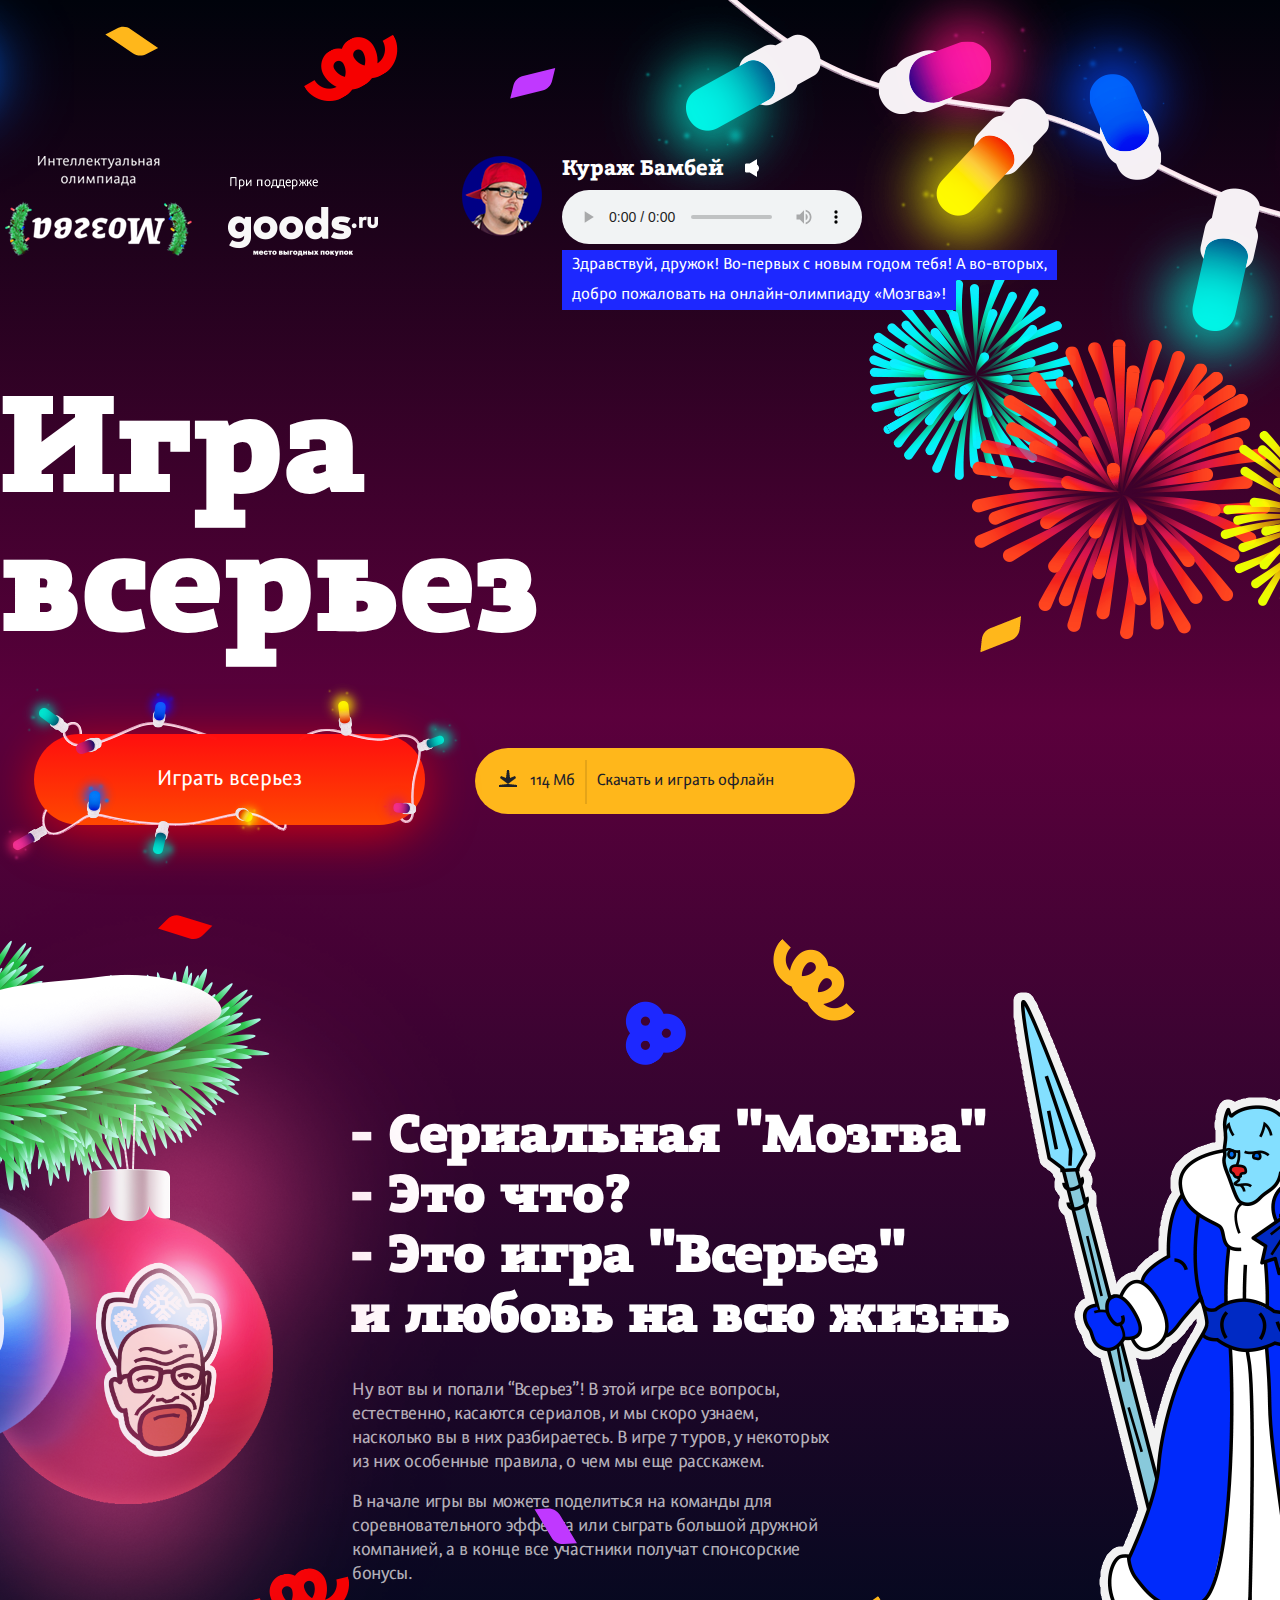
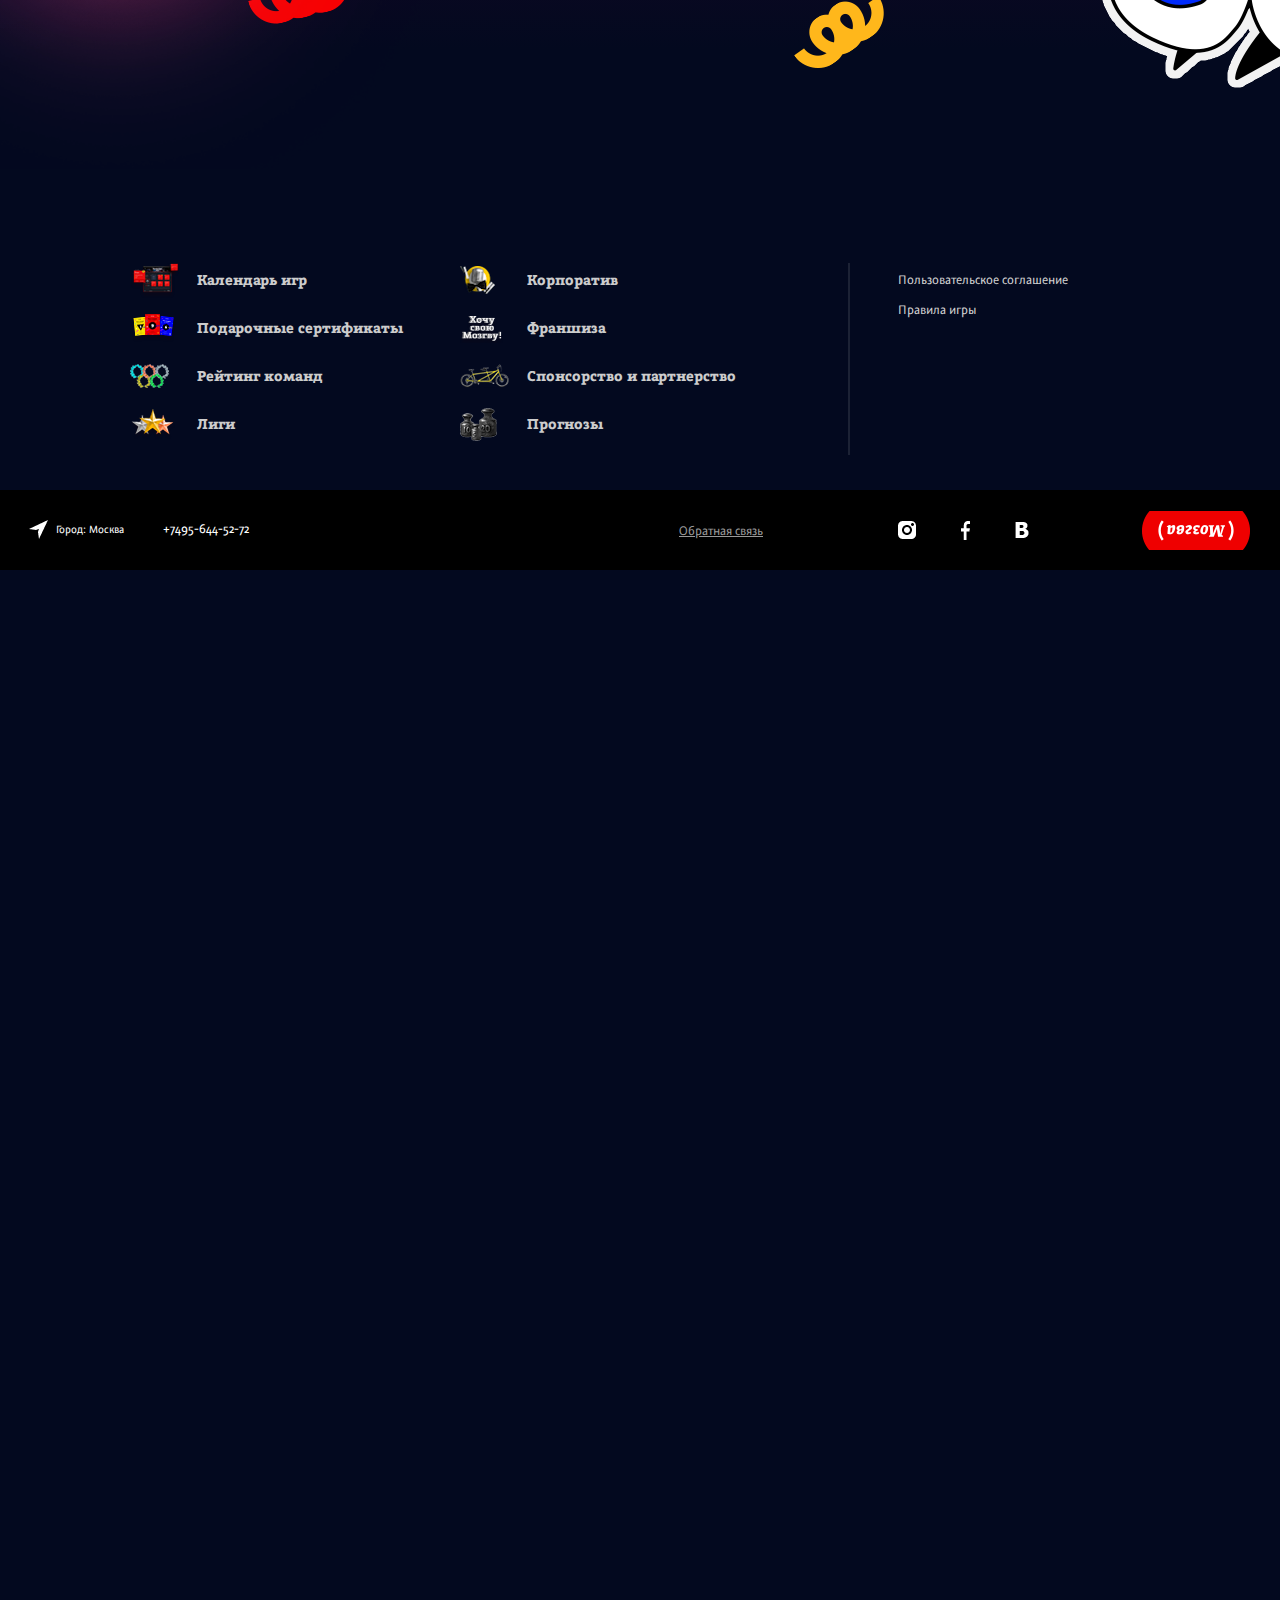
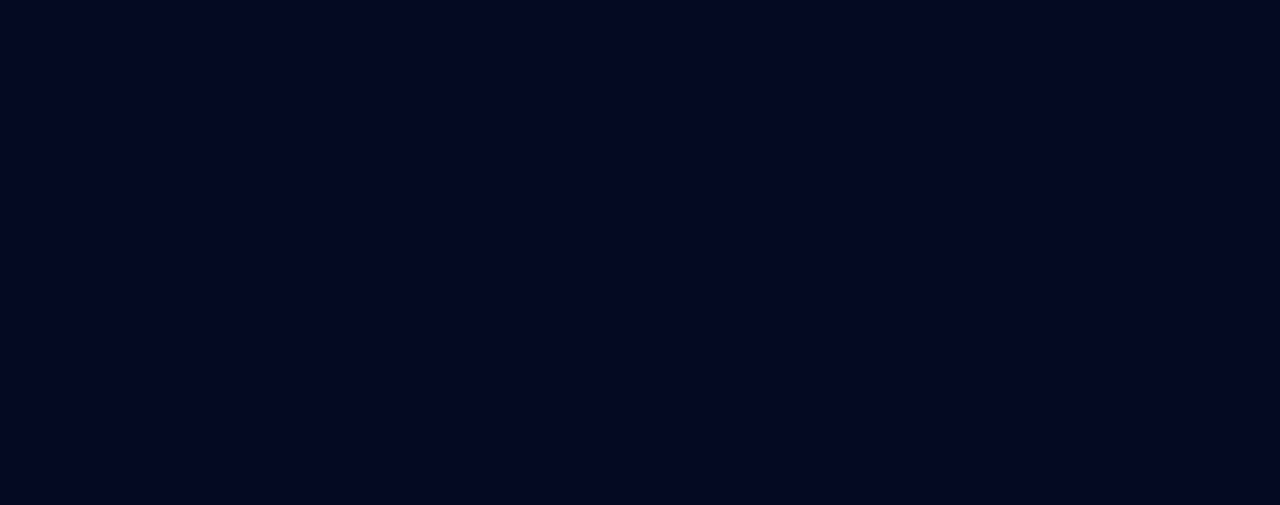
==== commit a65ea16e: "no message" ====
--- a/biggame.html
+++ b/biggame.html
@@ -2,15 +2,32 @@
 <html>
   <head>
     <meta charset="utf-8"/>
-    <title>Index</title>
+    <title>Сериальная «Мозгва» игра для сериальных маньяков!</title>
+    <meta name="description" content="Порадовать друзей и себя на новогодних каникулах – почти бесценно. Сыграйте дома или в гостях в Мозгву по мотивам популярных сериалов в сопровождении знакомого всем голоса Кураж-Бамбей. Всем игрокам – призы! И поцелуи!">
     <meta name="viewport" content="width=1280, initial-scale=0.1"/>
     <meta name="format-detection" content="telephone=no"/>
+    <meta property="og:title" content="Я сериальный маньяк, чего и вам желаю."/>
+    <meta property="og:description" content="В Сериальную “Мозгву” можно сыграть дома на диване, причем с друзьями и бесплатно. Сравним, кто лучше шарит в сериальчиках?"/>
+    <meta property="og:image" content="https://mozgva.s3-eu-central-1.amazonaws.com/attachments/files/000/000/048/original/mozgva-kurazh-snippet.png">
+    <meta property="og:url" content= "https://mozgva.com/series/biggame" />
+    <link rel="shortcut icon" href="https://mozgva.com/assets/favicon-3-3e0b2943e2df8471c385a6fcd1b9b6efcf655070e09ec4d4c872dac1940ef348.ico" type="image/x-icon">
     <link rel="stylesheet" type="text/css" href="css/style.css"/>
     <script type="text/javascript" src="js/jquery-1.11.1.min.js"></script>
     <script type="text/javascript" src="js/libs.js"></script>
     <script type="text/javascript" src="js/scripts.js"></script>
+    <!-- Google Tag Manager -->
+    <script>(function(w,d,s,l,i){w[l]=w[l]||[];w[l].push({'gtm.start':
+    new Date().getTime(),event:'gtm.js'});var f=d.getElementsByTagName(s)[0],
+    j=d.createElement(s),dl=l!='dataLayer'?'&l='+l:'';j.async=true;j.src=
+    'https://www.googletagmanager.com/gtm.js?id='+i+dl;f.parentNode.insertBefore(j,f);
+    })(window,document,'script','dataLayer','GTM-N3R5QZ');</script>
+    <!-- End Google Tag Manager -->
   </head>
   <body class="biggame-body">
+    <!-- Google Tag Manager (noscript) -->
+    <noscript><iframe src="https://www.googletagmanager.com/ns.html?id=GTM-N3R5QZ"
+    height="0" width="0" style="display:none;visibility:hidden"></iframe></noscript>
+    <!-- End Google Tag Manager (noscript) -->
     <div class="body-wrap">
       <section class="main">
         <div class="hashtag hashtag-01"><img src="images/hashtag.png" alt="это мозгва детка"></div>
@@ -18,11 +35,14 @@
         <div class="hashtag hashtag-03"><img src="images/hashtag.png" alt="это мозгва детка"></div>
         <div class="hashtag hashtag-04"><img src="images/hashtag.png" alt="это мозгва детка"></div>
         <div class="main-header">
-          <div class="container"><a class="mozgva-logo" href="#/"><img src="images/mozgva-logo.png" alt="mozgva"></a><a class="goods-logo" href="#/"><img src="images/goods-logo.png" alt="goods"></a>
+          <div class="container"><a class="mozgva-logo" href="https://mozgva.ru"><img src="images/mozgva-logo.png" alt="mozgva"></a><a class="goods-logo" href="https://goods.ru/"><img src="images/goods-logo.png" alt="goods"></a>
             <div class="main-header-message">
               <div class="main-header-message-image"><img src="images/kurazh-image.png" alt="kurazh"></div>
               <div class="main-header-message-text">
                 <div class="main-header-message-title">Кураж Бамбей</div>
+                <audio id="main-audio" autoplay="autoplay" controls controlsList="nodownload">
+                  <source src="https://s3.eu-central-1.amazonaws.com/serials-mozgva/biggame-first.mp3" type="audio/mpeg">
+                </audio>
                 <div class="main-header-message-subtext">Здравствуй, дружок! Во-первых с новым годом тебя! А во-вторых,</div>
                 <div class="main-header-message-subtext">добро пожаловать на онлайн-олимпиаду «Мозгва»!</div>
               </div>
@@ -32,17 +52,32 @@
           </div>
         </div>
         <div class="container">
+<!--
           <div class="main-socials"><a class="main-socials-unit" href="#/"><img src="images/icon-insta.png" alt="instagram"></a><a class="main-socials-unit" href="#/"><img src="images/icon-fb.png" alt="instagram"></a><a class="main-socials-unit" href="#/"><img src="images/icon-vk.png" alt="instagram"></a></div>
+        -->
           <div class="main-content">
             <h1 class="main-title">Игра<br>всерьез</h1>
             <div class="main-buttons">
+              <div class="minigame-question-unit-answer-picker hidden">
+                  <div class="minigame-question-unit-answer-picker-unit chosen" data-number="1">Играть с самого начала</div>
+                  <div class="wrap">
+                    <div class="minigame-question-unit-answer-picker-unit" data-number="1">Играть с самого начала</div>
+                    <div class="minigame-question-unit-answer-picker-unit" data-number="2">Играть со 2 тура</div>
+                    <div class="minigame-question-unit-answer-picker-unit" data-number="3">Играть с 3 тура</div>
+                    <div class="minigame-question-unit-answer-picker-unit" data-number="4">Играть с 4 тура</div>
+                    <div class="minigame-question-unit-answer-picker-unit" data-number="5">Играть с 5 тура</div>
+                    <div class="minigame-question-unit-answer-picker-unit" data-number="6">Играть с 6 тура</div>
+                    <div class="minigame-question-unit-answer-picker-unit" data-number="7">Играть с 7 тура</div>
+                  </div>
+                </div>
+              <div class="clear"></div>
               <div class="main-buttons-unit-wrap small-wrap"><img class="lightbulb" src="images/buttons-lights-01.png" alt="lights"><img class="balls" src="images/buttons-balls-01.png" alt="lights"><a class="main-buttons-unit small" href="#/">Начать</a></div>
-              <div class="main-buttons-unit-wrap big-wrap"><img src="images/buttons-lights-02.png" alt="lights"><a class="main-buttons-unit big" href="#/">Играть всерьез</a></div><a class="main-buttons-unit download" href="#/"><span class="info">114 Мб</span><span class="text"> Скачать и играть в офф-лайне</span></a>
+              <div class="main-buttons-unit-wrap big-wrap"><img src="images/buttons-lights-02.png" alt="lights"><a  class="main-buttons-unit big" href="#/">Играть всерьез</a></div><a class="main-buttons-unit download" href="#/"><span class="info">114 Мб</span><span class="text"> Скачать и играть офлайн</span></a>
             </div>
             <div class="main-text">
-              <div class="main-text-big">— «Мозгва» — это что?<br>— Это нечто!</div>
-              <div class="main-text-small">Культурный вид спортивного отдыха, который может подарить как легкий веселый вечер, так и парализовать<br> вашу команду одной мыслью — победой в грандиозной Лиге Чемпионов.</div>
-              <div class="main-text-small">Спортивного отдыха, который может подарить как легкий веселый вечер, так и парализовать вашу команду одной мыслью — победой в грандиозной Лиге Чемпионов.</div>
+              <div class="main-text-big">- Сериальная "Мозгва" <br>- Это что?<br>- Это игра "Всерьез" <br>и любовь на всю жизнь</div>
+              <div class="main-text-small">Ну вот вы и попали “Всерьез”! В этой игре все вопросы, естественно, касаются сериалов, и мы скоро узнаем, насколько вы в них разбираетесь. В игре 7 туров, у некоторых из них особенные правила, о чем мы еще расскажем. </div>
+              <div class="main-text-small">В начале игры вы можете поделиться на команды для соревновательного эффекта или сыграть большой дружной компанией, а в конце все участники получат спонсорские бонусы.</div>
             </div>
           </div>
         </div>
@@ -64,28 +99,30 @@
           <div class="minigame-fireworks"></div>
           <div class="minigame-stripes"></div>
           <div class="container">
+<!--
             <div class="main-socials"><a class="main-socials-unit" href="#/"><img src="images/icon-insta.png" alt="instagram"></a><a class="main-socials-unit" href="#/"><img src="images/icon-fb.png" alt="instagram"></a><a class="main-socials-unit" href="#/"><img src="images/icon-vk.png" alt="instagram"></a></div>
+          -->
             <div class="biggame-progression transparent">
               <div class="biggame-progression-unit round-1 current"><span class="title">1</span><span class="number"> <span class="current">1</span><span class="all">/6</span></span>
-                <div class="name">название тура</div>
+                <div class="name">1 Тур. Факты</div>
               </div>
               <div class="biggame-progression-unit round-2"><span class="title">2</span><span class="number"> <span class="current">1</span><span class="all">/6</span></span>
-                <div class="name">название тура</div>
+                <div class="name">2 Тур. Шоу МозGo On</div>
               </div>
               <div class="biggame-progression-unit round-3"><span class="title">3</span><span class="number"> <span class="current">1</span><span class="all">/6</span></span>
-                <div class="name">название тура</div>
+                <div class="name">3 тур. Родные сериальчики</div>
               </div>
               <div class="biggame-progression-unit round-4"><span class="title">4</span><span class="number"> <span class="current">1</span><span class="all">/3</span></span>
-                <div class="name">название тура</div>
+                <div class="name">4 Тур. Рынок Мозгвы</div>
               </div>
               <div class="biggame-progression-unit round-5"><span class="title">5</span><span class="number"> <span class="current">1</span><span class="all">/6</span></span>
-                <div class="name">название тура</div>
+                <div class="name">5 тур. Отдел нравов.</div>
               </div>
               <div class="biggame-progression-unit round-6"><span class="title">6</span><span class="number"> <span class="current">1</span><span class="all">/6</span></span>
-                <div class="name">название тура</div>
+                <div class="name">6 Тур. Девушки против</div>
               </div>
               <div class="biggame-progression-unit round-7"><span class="title">7</span><span class="number"> <span class="current">1</span><span class="all">/6</span></span>
-                <div class="name">название тура</div>
+                <div class="name">7 Тур. Блиц</div>
               </div>
             </div>
             <div class="biggame-question-wrap">
@@ -93,10 +130,14 @@
                 <div class="main-header-message">
                   <div class="main-header-message-image"><img src="images/kurazh-image.png" alt="kurazh"></div>
                   <div class="main-header-message-text">
-                    <div class="main-header-message-title">Кураж Бамбей говорит</div>
-                    <div class="main-header-message-subtext">Поторописька! Осталось 3 секунды! Гуглишь та что ли?</div>
-                    <div class="main-header-message-subtext">Гугли быстрее тогда! :)</div>
-                  </div>
+                    <div class="main-header-message-title">Кураж Бамбей:</div>
+                    <audio id="teamsAdding-audio" autoplay="autoplay" controls controlsList="nodownload">
+                      <source src="https://s3.eu-central-1.amazonaws.com/serials-mozgva/biggame-second.mp3" type="audio/mpeg">
+                    </audio>
+                    <div class="main-header-message-subtext">Чем смешнее название команды, тем больше шансов на победу!</div>
+                    <div class="main-header-message-subtext">Кстати, команд может быть несколько. Когда все согласуете, жмите кнопочку “Играем”!</div>
+                  </div>
+                  <a class="main-buttons-unit download" target="_blank" href="https://s3.eu-central-1.amazonaws.com/serials-mozgva/blank.pdf"><span class="info">|</span><span class="text">Скачать пример бланка</span></a>
                   <div class="clear"></div>
                 </div>
                 <div class="biggame-question-unit-title">Придумайте название<br>своей команде</div>
@@ -107,83 +148,84 @@
                   </div>
                 </div>
                 <div class="biggame-question-unit-answer compare">
-                  <div class="biggame-question-unit-answer-next answer timeout">Дальше!</div>
-                </div>
-              </div>
-              <div class="biggame-question-unit smallTimer">
-                <div class="biggame-question-unit-video">
-                  <video width="100%" height="100%" controls controlsList="nodownload">
-                    <source src="videos/video-01.mp4" type="video/mp4">
-                  </video>
-                </div>
-                <div class="biggame-question-unit-answer">
-                  <div class="biggame-question-unit-answer-timer"><span>:</span><span class="time">59</span></div>
-                  <div class="biggame-question-unit-answer-input-wrap">
-                    <input class="biggame-question-unit-answer-input" type="text">
-                    <div class="biggame-question-unit-answer-next answer">Ответить</div>
-                  </div>
-                </div>
-              </div>
-              <div class="biggame-question-unit medTimer">
-                <div class="biggame-question-unit-video">
-                  <video width="100%" height="100%" controls controlsList="nodownload">
-                    <source src="videos/video-01.mp4" type="video/mp4">
-                  </video>
-                </div>
-                <div class="biggame-question-unit-answer">
-                  <div class="biggame-question-unit-answer-timer"><span>:</span><span class="time">59</span></div>
-                  <div class="biggame-question-unit-answer-input-wrap">
-                    <input class="biggame-question-unit-answer-input" type="text">
-                    <div class="biggame-question-unit-answer-next answer">Ответить</div>
-                  </div>
-                </div>
-              </div>
-              <div class="biggame-question-unit bigTimer">
-                <div class="biggame-question-unit-video">
-                  <video width="100%" height="100%" controls controlsList="nodownload">
-                    <source src="videos/video-01.mp4" type="video/mp4">
-                  </video>
-                </div>
-                <div class="biggame-question-unit-answer">
-                  <div class="biggame-question-unit-answer-timer"><span>:</span><span class="time">59</span></div>
-                  <div class="biggame-question-unit-answer-input-wrap">
-                    <input class="biggame-question-unit-answer-input" type="text">
-                    <div class="biggame-question-unit-answer-next answer">Ответить</div>
-                  </div>
-                </div>
-              </div>
-              <div class="biggame-question-unit bigTimer">
-                <div class="biggame-question-unit-video">
-                  <video width="100%" height="100%" controls controlsList="nodownload">
-                    <source src="videos/video-01.mp4" type="video/mp4">
-                  </video>
-                </div>
-                <div class="biggame-question-unit-answer">
-                  <div class="biggame-question-unit-answer-timer"><span>:</span><span class="time">59</span></div>
-                  <div class="biggame-question-unit-answer-input-wrap">
-                    <input class="biggame-question-unit-answer-input" type="text">
-                    <div class="biggame-question-unit-answer-next answer">Ответить</div>
-                  </div>
-                </div>
-              </div>
-              <div class="biggame-question-unit medTimer">
-                <div class="biggame-question-unit-video">
-                  <video width="100%" height="100%" controls controlsList="nodownload">
-                    <source src="videos/video-01.mp4" type="video/mp4">
-                  </video>
-                </div>
-                <div class="biggame-question-unit-answer">
-                  <div class="biggame-question-unit-answer-timer"><span>:</span><span class="time">59</span></div>
-                  <div class="biggame-question-unit-answer-input-wrap">
-                    <input class="biggame-question-unit-answer-input" type="text">
-                    <div class="biggame-question-unit-answer-next answer">Ответить</div>
-                  </div>
-                </div>
-              </div>
-              <div class="biggame-question-unit smallTimer lastQuestion">
-                <div class="biggame-question-unit-video">
-                  <video width="100%" height="100%" controls controlsList="nodownload">
-                    <source src="videos/video-01.mp4" type="video/mp4">
+                  <div class="biggame-question-unit-answer-next answer timeout" data-number="1">Играем!</div>
+                </div>
+              </div>
+              <!-- Первый вопрос первого тура -->
+              <div class="biggame-question-unit medTimer">
+                <div class="biggame-question-unit-video">
+                  <video width="100%" height="100%" preload='metadata'>
+                    <source src="https://s3.eu-central-1.amazonaws.com/serials-mozgva/full-game/tour1/1_1.mp4" type="video/mp4">
+                  </video>
+                </div>
+                <div class="biggame-question-unit-answer">
+                  <div class="biggame-question-unit-answer-timer"><span>:</span><span class="time">59</span></div>
+                  <div class="biggame-question-unit-answer-input-wrap">
+                    <input class="biggame-question-unit-answer-input" type="text">
+                    <div class="biggame-question-unit-answer-next answer">Ответить</div>
+                  </div>
+                </div>
+              </div>
+              <div class="biggame-question-unit medTimer">
+                <div class="biggame-question-unit-video">
+                  <video width="100%" height="100%" preload='metadata'>
+                    <source src="https://s3.eu-central-1.amazonaws.com/serials-mozgva/full-game/tour1/1_2.mp4" type="video/mp4">
+                  </video>
+                </div>
+                <div class="biggame-question-unit-answer">
+                  <div class="biggame-question-unit-answer-timer"><span>:</span><span class="time">59</span></div>
+                  <div class="biggame-question-unit-answer-input-wrap">
+                    <input class="biggame-question-unit-answer-input" type="text">
+                    <div class="biggame-question-unit-answer-next answer">Ответить</div>
+                  </div>
+                </div>
+              </div>
+              <div class="biggame-question-unit medTimer">
+                <div class="biggame-question-unit-video">
+                  <video width="100%" height="100%" preload='metadata'>
+                    <source src="https://s3.eu-central-1.amazonaws.com/serials-mozgva/full-game/tour1/1_3.mp4" type="video/mp4">
+                  </video>
+                </div>
+                <div class="biggame-question-unit-answer">
+                  <div class="biggame-question-unit-answer-timer"><span>:</span><span class="time">59</span></div>
+                  <div class="biggame-question-unit-answer-input-wrap">
+                    <input class="biggame-question-unit-answer-input" type="text">
+                    <div class="biggame-question-unit-answer-next answer">Ответить</div>
+                  </div>
+                </div>
+              </div>
+              <div class="biggame-question-unit medTimer">
+                <div class="biggame-question-unit-video">
+                  <video width="100%" height="100%" preload='metadata'>
+                    <source src="https://s3.eu-central-1.amazonaws.com/serials-mozgva/full-game/tour1/1_4.mp4" type="video/mp4">
+                  </video>
+                </div>
+                <div class="biggame-question-unit-answer">
+                  <div class="biggame-question-unit-answer-timer"><span>:</span><span class="time">59</span></div>
+                  <div class="biggame-question-unit-answer-input-wrap">
+                    <input class="biggame-question-unit-answer-input" type="text">
+                    <div class="biggame-question-unit-answer-next answer">Ответить</div>
+                  </div>
+                </div>
+              </div>
+              <div class="biggame-question-unit medTimer">
+                <div class="biggame-question-unit-video">
+                  <video width="100%" height="100%" preload='metadata'>
+                    <source src="https://s3.eu-central-1.amazonaws.com/serials-mozgva/full-game/tour1/1_5.mp4" type="video/mp4">
+                  </video>
+                </div>
+                <div class="biggame-question-unit-answer">
+                  <div class="biggame-question-unit-answer-timer"><span>:</span><span class="time">59</span></div>
+                  <div class="biggame-question-unit-answer-input-wrap">
+                    <input class="biggame-question-unit-answer-input" type="text">
+                    <div class="biggame-question-unit-answer-next answer">Ответить</div>
+                  </div>
+                </div>
+              </div>
+              <div class="biggame-question-unit medTimer lastQuestion">
+                <div class="biggame-question-unit-video">
+                  <video width="100%" height="100%" preload='metadata'>
+                    <source src="https://s3.eu-central-1.amazonaws.com/serials-mozgva/full-game/tour1/1_6.mp4" type="video/mp4">
                   </video>
                 </div>
                 <div class="biggame-question-unit-answer">
@@ -196,8 +238,8 @@
               </div>
               <div class="biggame-question-unit compare">
                 <div class="biggame-question-unit-video">
-                  <video width="100%" height="100%" controls controlsList="nodownload">
-                    <source src="videos/video-01.mp4" type="video/mp4">
+                  <video width="100%" height="100%" controls controlsList="nodownload" preload='metadata'>
+                    <source src="https://s3.eu-central-1.amazonaws.com/serials-mozgva/full-game/tour1/sverka1.mp4" type="video/mp4">
                   </video>
                 </div>
                 <div class="biggame-question-unit-answer compare">
@@ -208,91 +250,97 @@
                 <div class="main-header-message">
                   <div class="main-header-message-image"><img src="images/kurazh-image.png" alt="kurazh"></div>
                   <div class="main-header-message-text">
-                    <div class="main-header-message-title">Кураж Бамбей говорит</div>
-                    <div class="main-header-message-subtext">Поторописька! Осталось 3 секунды! Гуглишь та что ли?</div>
-                    <div class="main-header-message-subtext">Гугли быстрее тогда! :)</div>
+                    <div class="main-header-message-title">Кураж Бамбей</div>
+<!--
+                    <audio autoplay="autoplay" controls controlsList="nodownload">
+                      <source src="https://s3.eu-central-1.amazonaws.com/serials-mozgva/full-game/tour1/poslesverki.mp3" type="audio/mpeg">
+                    </audio>
+-->
+                    <div class="main-header-message-subtext">Укажите, какое кол-во баллов набрали команды</div>
+                    <div class="main-header-message-subtext">Только чур не мухлюем!</div>
                   </div>
                   <div class="clear"></div>
                 </div>
                 <div class="biggame-question-unit-teams-wrap"></div>
                 <div class="biggame-question-unit-answer compare">
-                  <div class="biggame-question-unit-answer-next answer timeout">Дальше!</div>
-                </div>
-              </div>
-              <div class="biggame-question-unit smallTimer">
-                <div class="biggame-question-unit-video">
-                  <video width="100%" height="100%" controls controlsList="nodownload">
-                    <source src="videos/video-01.mp4" type="video/mp4">
-                  </video>
-                </div>
-                <div class="biggame-question-unit-answer">
-                  <div class="biggame-question-unit-answer-timer"><span>:</span><span class="time">59</span></div>
-                  <div class="biggame-question-unit-answer-input-wrap">
-                    <input class="biggame-question-unit-answer-input" type="text">
-                    <div class="biggame-question-unit-answer-next answer">Ответить</div>
-                  </div>
-                </div>
-              </div>
-              <div class="biggame-question-unit medTimer">
-                <div class="biggame-question-unit-video">
-                  <video width="100%" height="100%" controls controlsList="nodownload">
-                    <source src="videos/video-01.mp4" type="video/mp4">
-                  </video>
-                </div>
-                <div class="biggame-question-unit-answer">
-                  <div class="biggame-question-unit-answer-timer"><span>:</span><span class="time">59</span></div>
-                  <div class="biggame-question-unit-answer-input-wrap">
-                    <input class="biggame-question-unit-answer-input" type="text">
-                    <div class="biggame-question-unit-answer-next answer">Ответить</div>
-                  </div>
-                </div>
-              </div>
-              <div class="biggame-question-unit bigTimer">
-                <div class="biggame-question-unit-video">
-                  <video width="100%" height="100%" controls controlsList="nodownload">
-                    <source src="videos/video-01.mp4" type="video/mp4">
-                  </video>
-                </div>
-                <div class="biggame-question-unit-answer">
-                  <div class="biggame-question-unit-answer-timer"><span>:</span><span class="time">59</span></div>
-                  <div class="biggame-question-unit-answer-input-wrap">
-                    <input class="biggame-question-unit-answer-input" type="text">
-                    <div class="biggame-question-unit-answer-next answer">Ответить</div>
-                  </div>
-                </div>
-              </div>
-              <div class="biggame-question-unit bigTimer">
-                <div class="biggame-question-unit-video">
-                  <video width="100%" height="100%" controls controlsList="nodownload">
-                    <source src="videos/video-01.mp4" type="video/mp4">
-                  </video>
-                </div>
-                <div class="biggame-question-unit-answer">
-                  <div class="biggame-question-unit-answer-timer"><span>:</span><span class="time">59</span></div>
-                  <div class="biggame-question-unit-answer-input-wrap">
-                    <input class="biggame-question-unit-answer-input" type="text">
-                    <div class="biggame-question-unit-answer-next answer">Ответить</div>
-                  </div>
-                </div>
-              </div>
-              <div class="biggame-question-unit medTimer">
-                <div class="biggame-question-unit-video">
-                  <video width="100%" height="100%" controls controlsList="nodownload">
-                    <source src="videos/video-01.mp4" type="video/mp4">
-                  </video>
-                </div>
-                <div class="biggame-question-unit-answer">
-                  <div class="biggame-question-unit-answer-timer"><span>:</span><span class="time">59</span></div>
-                  <div class="biggame-question-unit-answer-input-wrap">
-                    <input class="biggame-question-unit-answer-input" type="text">
-                    <div class="biggame-question-unit-answer-next answer">Ответить</div>
-                  </div>
-                </div>
-              </div>
-              <div class="biggame-question-unit smallTimer lastQuestion">
-                <div class="biggame-question-unit-video">
-                  <video width="100%" height="100%" controls controlsList="nodownload">
-                    <source src="videos/video-01.mp4" type="video/mp4">
+                  <div class="biggame-question-unit-answer-next answer timeout">ТУР 2</div>
+                </div>
+              </div>
+              <!-- Второй тур -->
+              <div class="biggame-question-unit medTimer">
+                <div class="biggame-question-unit-video">
+                  <video width="100%" height="100%" preload='metadata'>
+                    <source src="https://s3.eu-central-1.amazonaws.com/serials-mozgva/full-game/tour2/1.mp4" type="video/mp4">
+                  </video>
+                </div>
+                <div class="biggame-question-unit-answer">
+                  <div class="biggame-question-unit-answer-timer"><span>:</span><span class="time">59</span></div>
+                  <div class="biggame-question-unit-answer-input-wrap">
+                    <input class="biggame-question-unit-answer-input" type="text">
+                    <div class="biggame-question-unit-answer-next answer">Ответить</div>
+                  </div>
+                </div>
+              </div>
+              <div class="biggame-question-unit medTimer">
+                <div class="biggame-question-unit-video">
+                  <video width="100%" height="100%" preload='metadata'>
+                    <source src="https://s3.eu-central-1.amazonaws.com/serials-mozgva/full-game/tour2/2.mp4" type="video/mp4">
+                  </video>
+                </div>
+                <div class="biggame-question-unit-answer">
+                  <div class="biggame-question-unit-answer-timer"><span>:</span><span class="time">59</span></div>
+                  <div class="biggame-question-unit-answer-input-wrap">
+                    <input class="biggame-question-unit-answer-input" type="text">
+                    <div class="biggame-question-unit-answer-next answer">Ответить</div>
+                  </div>
+                </div>
+              </div>
+              <div class="biggame-question-unit medTimer">
+                <div class="biggame-question-unit-video">
+                  <video width="100%" height="100%" preload='metadata'>
+                    <source src="https://s3.eu-central-1.amazonaws.com/serials-mozgva/full-game/tour2/3.mp4" type="video/mp4">
+                  </video>
+                </div>
+                <div class="biggame-question-unit-answer">
+                  <div class="biggame-question-unit-answer-timer"><span>:</span><span class="time">59</span></div>
+                  <div class="biggame-question-unit-answer-input-wrap">
+                    <input class="biggame-question-unit-answer-input" type="text">
+                    <div class="biggame-question-unit-answer-next answer">Ответить</div>
+                  </div>
+                </div>
+              </div>
+              <div class="biggame-question-unit medTimer">
+                <div class="biggame-question-unit-video">
+                  <video width="100%" height="100%" preload='metadata'>
+                    <source src="https://s3.eu-central-1.amazonaws.com/serials-mozgva/full-game/tour2/4.mp4" type="video/mp4">
+                  </video>
+                </div>
+                <div class="biggame-question-unit-answer">
+                  <div class="biggame-question-unit-answer-timer"><span>:</span><span class="time">59</span></div>
+                  <div class="biggame-question-unit-answer-input-wrap">
+                    <input class="biggame-question-unit-answer-input" type="text">
+                    <div class="biggame-question-unit-answer-next answer">Ответить</div>
+                  </div>
+                </div>
+              </div>
+              <div class="biggame-question-unit medTimer">
+                <div class="biggame-question-unit-video">
+                  <video width="100%" height="100%" preload='metadata'>
+                    <source src="https://s3.eu-central-1.amazonaws.com/serials-mozgva/full-game/tour2/5.mp4" type="video/mp4">
+                  </video>
+                </div>
+                <div class="biggame-question-unit-answer">
+                  <div class="biggame-question-unit-answer-timer"><span>:</span><span class="time">59</span></div>
+                  <div class="biggame-question-unit-answer-input-wrap">
+                    <input class="biggame-question-unit-answer-input" type="text">
+                    <div class="biggame-question-unit-answer-next answer">Ответить</div>
+                  </div>
+                </div>
+              </div>
+              <div class="biggame-question-unit medTimer lastQuestion">
+                <div class="biggame-question-unit-video">
+                  <video width="100%" height="100%" preload='metadata'>
+                    <source src="https://s3.eu-central-1.amazonaws.com/serials-mozgva/full-game/tour2/6.mp4" type="video/mp4">
                   </video>
                 </div>
                 <div class="biggame-question-unit-answer">
@@ -305,8 +353,8 @@
               </div>
               <div class="biggame-question-unit compare">
                 <div class="biggame-question-unit-video">
-                  <video width="100%" height="100%" controls controlsList="nodownload">
-                    <source src="videos/video-01.mp4" type="video/mp4">
+                  <video width="100%" height="100%" controls controlsList="nodownload" preload='metadata'>
+                    <source src="https://s3.eu-central-1.amazonaws.com/serials-mozgva/full-game/tour2/sverka.mp4" type="video/mp4">
                   </video>
                 </div>
                 <div class="biggame-question-unit-answer compare">
@@ -317,91 +365,97 @@
                 <div class="main-header-message">
                   <div class="main-header-message-image"><img src="images/kurazh-image.png" alt="kurazh"></div>
                   <div class="main-header-message-text">
-                    <div class="main-header-message-title">Кураж Бамбей говорит</div>
-                    <div class="main-header-message-subtext">Поторописька! Осталось 3 секунды! Гуглишь та что ли?</div>
-                    <div class="main-header-message-subtext">Гугли быстрее тогда! :)</div>
+                    <div class="main-header-message-title">Кураж Бамбей</div>
+                    <!--
+                    <audio autoplay="autoplay" controls controlsList="nodownload">
+                      <source src="https://s3.eu-central-1.amazonaws.com/serials-mozgva/full-game/tour2/poslesverky2.mp3" type="audio/mpeg">
+                    </audio>
+                  -->
+                    <div class="main-header-message-subtext">Теперь только по честному,</div>
+                    <div class="main-header-message-subtext">сколько набрали?</div>
                   </div>
                   <div class="clear"></div>
                 </div>
-                <div class="biggame-question-unit-teams-wrap">
-                  <div class="biggame-question-unit-answer compare"></div>
-                  <div class="biggame-question-unit-answer-next answer timeout">Дальше!</div>
-                </div>
-              </div>
-              <div class="biggame-question-unit smallTimer">
-                <div class="biggame-question-unit-video">
-                  <video width="100%" height="100%" controls controlsList="nodownload">
-                    <source src="videos/video-01.mp4" type="video/mp4">
-                  </video>
-                </div>
-                <div class="biggame-question-unit-answer">
-                  <div class="biggame-question-unit-answer-timer"><span>:</span><span class="time">59</span></div>
-                  <div class="biggame-question-unit-answer-input-wrap">
-                    <input class="biggame-question-unit-answer-input" type="text">
-                    <div class="biggame-question-unit-answer-next answer">Ответить</div>
-                  </div>
-                </div>
-              </div>
-              <div class="biggame-question-unit medTimer">
-                <div class="biggame-question-unit-video">
-                  <video width="100%" height="100%" controls controlsList="nodownload">
-                    <source src="videos/video-01.mp4" type="video/mp4">
-                  </video>
-                </div>
-                <div class="biggame-question-unit-answer">
-                  <div class="biggame-question-unit-answer-timer"><span>:</span><span class="time">59</span></div>
-                  <div class="biggame-question-unit-answer-input-wrap">
-                    <input class="biggame-question-unit-answer-input" type="text">
-                    <div class="biggame-question-unit-answer-next answer">Ответить</div>
-                  </div>
-                </div>
-              </div>
-              <div class="biggame-question-unit bigTimer">
-                <div class="biggame-question-unit-video">
-                  <video width="100%" height="100%" controls controlsList="nodownload">
-                    <source src="videos/video-01.mp4" type="video/mp4">
-                  </video>
-                </div>
-                <div class="biggame-question-unit-answer">
-                  <div class="biggame-question-unit-answer-timer"><span>:</span><span class="time">59</span></div>
-                  <div class="biggame-question-unit-answer-input-wrap">
-                    <input class="biggame-question-unit-answer-input" type="text">
-                    <div class="biggame-question-unit-answer-next answer">Ответить</div>
-                  </div>
-                </div>
-              </div>
-              <div class="biggame-question-unit bigTimer">
-                <div class="biggame-question-unit-video">
-                  <video width="100%" height="100%" controls controlsList="nodownload">
-                    <source src="videos/video-01.mp4" type="video/mp4">
-                  </video>
-                </div>
-                <div class="biggame-question-unit-answer">
-                  <div class="biggame-question-unit-answer-timer"><span>:</span><span class="time">59</span></div>
-                  <div class="biggame-question-unit-answer-input-wrap">
-                    <input class="biggame-question-unit-answer-input" type="text">
-                    <div class="biggame-question-unit-answer-next answer">Ответить</div>
-                  </div>
-                </div>
-              </div>
-              <div class="biggame-question-unit medTimer">
-                <div class="biggame-question-unit-video">
-                  <video width="100%" height="100%" controls controlsList="nodownload">
-                    <source src="videos/video-01.mp4" type="video/mp4">
-                  </video>
-                </div>
-                <div class="biggame-question-unit-answer">
-                  <div class="biggame-question-unit-answer-timer"><span>:</span><span class="time">59</span></div>
-                  <div class="biggame-question-unit-answer-input-wrap">
-                    <input class="biggame-question-unit-answer-input" type="text">
-                    <div class="biggame-question-unit-answer-next answer">Ответить</div>
-                  </div>
-                </div>
-              </div>
-              <div class="biggame-question-unit smallTimer lastQuestion">
-                <div class="biggame-question-unit-video">
-                  <video width="100%" height="100%" controls controlsList="nodownload">
-                    <source src="videos/video-01.mp4" type="video/mp4">
+                <div class="biggame-question-unit-teams-wrap"></div>
+                <div class="biggame-question-unit-answer compare">
+                  <div class="biggame-question-unit-answer-next answer timeout">ТУР 3</div>
+                </div>
+              </div>
+                <!-- Третий тур -->
+              <div class="biggame-question-unit medTimer">
+                <div class="biggame-question-unit-video">
+                  <video width="100%" height="100%" preload='metadata'>
+                    <source src="https://s3.eu-central-1.amazonaws.com/serials-mozgva/full-game/tour3/1.mp4" type="video/mp4">
+                  </video>
+                </div>
+                <div class="biggame-question-unit-answer">
+                  <div class="biggame-question-unit-answer-timer"><span>:</span><span class="time">59</span></div>
+                  <div class="biggame-question-unit-answer-input-wrap">
+                    <input class="biggame-question-unit-answer-input" type="text">
+                    <div class="biggame-question-unit-answer-next answer">Ответить</div>
+                  </div>
+                </div>
+              </div>
+              <div class="biggame-question-unit medTimer">
+                <div class="biggame-question-unit-video">
+                  <video width="100%" height="100%" preload='metadata'>
+                    <source src="https://s3.eu-central-1.amazonaws.com/serials-mozgva/full-game/tour3/2.mp4" type="video/mp4">
+                  </video>
+                </div>
+                <div class="biggame-question-unit-answer">
+                  <div class="biggame-question-unit-answer-timer"><span>:</span><span class="time">59</span></div>
+                  <div class="biggame-question-unit-answer-input-wrap">
+                    <input class="biggame-question-unit-answer-input" type="text">
+                    <div class="biggame-question-unit-answer-next answer">Ответить</div>
+                  </div>
+                </div>
+              </div>
+              <div class="biggame-question-unit medTimer">
+                <div class="biggame-question-unit-video">
+                  <video width="100%" height="100%" preload='metadata'>
+                    <source src="https://s3.eu-central-1.amazonaws.com/serials-mozgva/full-game/tour3/3.mp4" type="video/mp4">
+                  </video>
+                </div>
+                <div class="biggame-question-unit-answer">
+                  <div class="biggame-question-unit-answer-timer"><span>:</span><span class="time">59</span></div>
+                  <div class="biggame-question-unit-answer-input-wrap">
+                    <input class="biggame-question-unit-answer-input" type="text">
+                    <div class="biggame-question-unit-answer-next answer">Ответить</div>
+                  </div>
+                </div>
+              </div>
+              <div class="biggame-question-unit medTimer">
+                <div class="biggame-question-unit-video">
+                  <video width="100%" height="100%" preload='metadata'>
+                    <source src="https://s3.eu-central-1.amazonaws.com/serials-mozgva/full-game/tour3/4.mp4" type="video/mp4">
+                  </video>
+                </div>
+                <div class="biggame-question-unit-answer">
+                  <div class="biggame-question-unit-answer-timer"><span>:</span><span class="time">59</span></div>
+                  <div class="biggame-question-unit-answer-input-wrap">
+                    <input class="biggame-question-unit-answer-input" type="text">
+                    <div class="biggame-question-unit-answer-next answer">Ответить</div>
+                  </div>
+                </div>
+              </div>
+              <div class="biggame-question-unit medTimer">
+                <div class="biggame-question-unit-video">
+                  <video width="100%" height="100%" preload='metadata'>
+                    <source src="https://s3.eu-central-1.amazonaws.com/serials-mozgva/full-game/tour3/5.mp4" type="video/mp4">
+                  </video>
+                </div>
+                <div class="biggame-question-unit-answer">
+                  <div class="biggame-question-unit-answer-timer"><span>:</span><span class="time">59</span></div>
+                  <div class="biggame-question-unit-answer-input-wrap">
+                    <input class="biggame-question-unit-answer-input" type="text">
+                    <div class="biggame-question-unit-answer-next answer">Ответить</div>
+                  </div>
+                </div>
+              </div>
+              <div class="biggame-question-unit medTimer lastQuestion">
+                <div class="biggame-question-unit-video">
+                  <video width="100%" height="100%" preload='metadata'>
+                    <source src="https://s3.eu-central-1.amazonaws.com/serials-mozgva/full-game/tour3/6.mp4" type="video/mp4">
                   </video>
                 </div>
                 <div class="biggame-question-unit-answer">
@@ -414,8 +468,8 @@
               </div>
               <div class="biggame-question-unit compare">
                 <div class="biggame-question-unit-video">
-                  <video width="100%" height="100%" controls controlsList="nodownload">
-                    <source src="videos/video-01.mp4" type="video/mp4">
+                  <video width="100%" height="100%" controls controlsList="nodownload" preload='metadata'>
+                    <source src="https://s3.eu-central-1.amazonaws.com/serials-mozgva/full-game/tour3/sverka3tour.mp4" type="video/mp4">
                   </video>
                 </div>
                 <div class="biggame-question-unit-answer compare">
@@ -426,49 +480,53 @@
                 <div class="main-header-message">
                   <div class="main-header-message-image"><img src="images/kurazh-image.png" alt="kurazh"></div>
                   <div class="main-header-message-text">
-                    <div class="main-header-message-title">Кураж Бамбей говорит</div>
-                    <div class="main-header-message-subtext">Поторописька! Осталось 3 секунды! Гуглишь та что ли?</div>
-                    <div class="main-header-message-subtext">Гугли быстрее тогда! :)</div>
+                    <div class="main-header-message-title">Кураж Бамбей</div>
+                    <audio autoplay="autoplay" controls controlsList="nodownload">
+                      <source src="https://s3.eu-central-1.amazonaws.com/serials-mozgva/full-game/tour3/poslesverky3.mp3" type="audio/mpeg">
+                    </audio>
+                    <div class="main-header-message-subtext">Неужто разбираетесь в наших сериалах?</div>
+                    <div class="main-header-message-subtext">Ну пишите как есть</div>
                   </div>
                   <div class="clear"></div>
                 </div>
                 <div class="biggame-question-unit-teams-wrap"></div>
                 <div class="biggame-question-unit-answer compare">
-                  <div class="biggame-question-unit-answer-next answer timeout">Дальше!</div>
-                </div>
-              </div>
-              <div class="biggame-question-unit smallTimer">
-                <div class="biggame-question-unit-video">
-                  <video width="100%" height="100%" controls controlsList="nodownload">
-                    <source src="videos/video-01.mp4" type="video/mp4">
-                  </video>
-                </div>
-                <div class="biggame-question-unit-answer">
-                  <div class="biggame-question-unit-answer-timer"><span>:</span><span class="time">59</span></div>
-                  <div class="biggame-question-unit-answer-input-wrap">
-                    <input class="biggame-question-unit-answer-input" type="text">
-                    <div class="biggame-question-unit-answer-next answer">Ответить</div>
-                  </div>
-                </div>
-              </div>
-              <div class="biggame-question-unit medTimer">
-                <div class="biggame-question-unit-video">
-                  <video width="100%" height="100%" controls controlsList="nodownload">
-                    <source src="videos/video-01.mp4" type="video/mp4">
-                  </video>
-                </div>
-                <div class="biggame-question-unit-answer">
-                  <div class="biggame-question-unit-answer-timer"><span>:</span><span class="time">59</span></div>
-                  <div class="biggame-question-unit-answer-input-wrap">
-                    <input class="biggame-question-unit-answer-input" type="text">
-                    <div class="biggame-question-unit-answer-next answer">Ответить</div>
-                  </div>
-                </div>
-              </div>
-              <div class="biggame-question-unit smallTimer lastQuestion">
-                <div class="biggame-question-unit-video">
-                  <video width="100%" height="100%" controls controlsList="nodownload">
-                    <source src="videos/video-01.mp4" type="video/mp4">
+                  <div class="biggame-question-unit-answer-next answer timeout">ТУР 4</div>
+                </div>
+              </div>
+              <!-- Тур 4 -->
+              <div class="biggame-question-unit bigTimer">
+                <div class="biggame-question-unit-video">
+                  <video width="100%" height="100%" preload='metadata'>
+                    <source src="https://s3.eu-central-1.amazonaws.com/serials-mozgva/full-game/tour4/1.mp4" type="video/mp4">
+                  </video>
+                </div>
+                <div class="biggame-question-unit-answer">
+                  <div class="biggame-question-unit-answer-timer"><span>:</span><span class="time">59</span></div>
+                  <div class="biggame-question-unit-answer-input-wrap">
+                    <input class="biggame-question-unit-answer-input" type="text">
+                    <div class="biggame-question-unit-answer-next answer">Ответить</div>
+                  </div>
+                </div>
+              </div>
+              <div class="biggame-question-unit bigTimer">
+                <div class="biggame-question-unit-video">
+                  <video width="100%" height="100%" controls controlsList="nodownload" preload='metadata'>
+                    <source src="https://s3.eu-central-1.amazonaws.com/serials-mozgva/full-game/tour4/2.mp4" type="video/mp4">
+                  </video>
+                </div>
+                <div class="biggame-question-unit-answer">
+                  <div class="biggame-question-unit-answer-timer"><span>:</span><span class="time">59</span></div>
+                  <div class="biggame-question-unit-answer-input-wrap">
+                    <input class="biggame-question-unit-answer-input" type="text">
+                    <div class="biggame-question-unit-answer-next answer">Ответить</div>
+                  </div>
+                </div>
+              </div>
+              <div class="biggame-question-unit bigTimer lastQuestion">
+                <div class="biggame-question-unit-video">
+                  <video width="100%" height="100%" controls controlsList="nodownload" preload='metadata'>
+                    <source src="https://s3.eu-central-1.amazonaws.com/serials-mozgva/full-game/tour4/3.mp4" type="video/mp4">
                   </video>
                 </div>
                 <div class="biggame-question-unit-answer">
@@ -481,8 +539,8 @@
               </div>
               <div class="biggame-question-unit compare">
                 <div class="biggame-question-unit-video">
-                  <video width="100%" height="100%" controls controlsList="nodownload">
-                    <source src="videos/video-01.mp4" type="video/mp4">
+                  <video width="100%" height="100%" controls controlsList="nodownload" preload='metadata'>
+                    <source src="https://s3.eu-central-1.amazonaws.com/serials-mozgva/full-game/tour4/sverka.mp4" type="video/mp4">
                   </video>
                 </div>
                 <div class="biggame-question-unit-answer compare">
@@ -493,91 +551,95 @@
                 <div class="main-header-message">
                   <div class="main-header-message-image"><img src="images/kurazh-image.png" alt="kurazh"></div>
                   <div class="main-header-message-text">
-                    <div class="main-header-message-title">Кураж Бамбей говорит</div>
-                    <div class="main-header-message-subtext">Поторописька! Осталось 3 секунды! Гуглишь та что ли?</div>
-                    <div class="main-header-message-subtext">Гугли быстрее тогда! :)</div>
+                    <div class="main-header-message-title">Кураж Бамбей</div>
+                    <audio autoplay="autoplay" controls controlsList="nodownload">
+                      <source src="https://s3.eu-central-1.amazonaws.com/serials-mozgva/full-game/tour4/poslesverky4.mp3" type="audio/mpeg">
+                    </audio>
+                    <div class="main-header-message-subtext">Наплюсовали?</div>
+                    <div class="main-header-message-subtext">Эх… Так что в итоге?</div>
                   </div>
                   <div class="clear"></div>
                 </div>
                 <div class="biggame-question-unit-teams-wrap"></div>
                 <div class="biggame-question-unit-answer compare">
-                  <div class="biggame-question-unit-answer-next answer timeout">Дальше!</div>
-                </div>
-              </div>
-              <div class="biggame-question-unit smallTimer">
-                <div class="biggame-question-unit-video">
-                  <video width="100%" height="100%" controls controlsList="nodownload">
-                    <source src="videos/video-01.mp4" type="video/mp4">
-                  </video>
-                </div>
-                <div class="biggame-question-unit-answer">
-                  <div class="biggame-question-unit-answer-timer"><span>:</span><span class="time">59</span></div>
-                  <div class="biggame-question-unit-answer-input-wrap">
-                    <input class="biggame-question-unit-answer-input" type="text">
-                    <div class="biggame-question-unit-answer-next answer">Ответить</div>
-                  </div>
-                </div>
-              </div>
-              <div class="biggame-question-unit medTimer">
-                <div class="biggame-question-unit-video">
-                  <video width="100%" height="100%" controls controlsList="nodownload">
-                    <source src="videos/video-01.mp4" type="video/mp4">
-                  </video>
-                </div>
-                <div class="biggame-question-unit-answer">
-                  <div class="biggame-question-unit-answer-timer"><span>:</span><span class="time">59</span></div>
-                  <div class="biggame-question-unit-answer-input-wrap">
-                    <input class="biggame-question-unit-answer-input" type="text">
-                    <div class="biggame-question-unit-answer-next answer">Ответить</div>
-                  </div>
-                </div>
-              </div>
-              <div class="biggame-question-unit bigTimer">
-                <div class="biggame-question-unit-video">
-                  <video width="100%" height="100%" controls controlsList="nodownload">
-                    <source src="videos/video-01.mp4" type="video/mp4">
-                  </video>
-                </div>
-                <div class="biggame-question-unit-answer">
-                  <div class="biggame-question-unit-answer-timer"><span>:</span><span class="time">59</span></div>
-                  <div class="biggame-question-unit-answer-input-wrap">
-                    <input class="biggame-question-unit-answer-input" type="text">
-                    <div class="biggame-question-unit-answer-next answer">Ответить</div>
-                  </div>
-                </div>
-              </div>
-              <div class="biggame-question-unit bigTimer">
-                <div class="biggame-question-unit-video">
-                  <video width="100%" height="100%" controls controlsList="nodownload">
-                    <source src="videos/video-01.mp4" type="video/mp4">
-                  </video>
-                </div>
-                <div class="biggame-question-unit-answer">
-                  <div class="biggame-question-unit-answer-timer"><span>:</span><span class="time">59</span></div>
-                  <div class="biggame-question-unit-answer-input-wrap">
-                    <input class="biggame-question-unit-answer-input" type="text">
-                    <div class="biggame-question-unit-answer-next answer">Ответить</div>
-                  </div>
-                </div>
-              </div>
-              <div class="biggame-question-unit medTimer">
-                <div class="biggame-question-unit-video">
-                  <video width="100%" height="100%" controls controlsList="nodownload">
-                    <source src="videos/video-01.mp4" type="video/mp4">
-                  </video>
-                </div>
-                <div class="biggame-question-unit-answer">
-                  <div class="biggame-question-unit-answer-timer"><span>:</span><span class="time">59</span></div>
-                  <div class="biggame-question-unit-answer-input-wrap">
-                    <input class="biggame-question-unit-answer-input" type="text">
-                    <div class="biggame-question-unit-answer-next answer">Ответить</div>
-                  </div>
-                </div>
-              </div>
-              <div class="biggame-question-unit smallTimer lastQuestion">
-                <div class="biggame-question-unit-video">
-                  <video width="100%" height="100%" controls controlsList="nodownload">
-                    <source src="videos/video-01.mp4" type="video/mp4">
+                  <div class="biggame-question-unit-answer-next answer timeout">ТУР 5</div>
+                </div>
+              </div>
+              <!-- Тур 5 -->
+              <div class="biggame-question-unit medTimer">
+                <div class="biggame-question-unit-video">
+                  <video width="100%" height="100%" preload='metadata'>
+                    <source src="https://s3.eu-central-1.amazonaws.com/serials-mozgva/full-game/tour5/1.mp4" type="video/mp4">
+                  </video>
+                </div>
+                <div class="biggame-question-unit-answer">
+                  <div class="biggame-question-unit-answer-timer"><span>:</span><span class="time">59</span></div>
+                  <div class="biggame-question-unit-answer-input-wrap">
+                    <input class="biggame-question-unit-answer-input" type="text">
+                    <div class="biggame-question-unit-answer-next answer">Ответить</div>
+                  </div>
+                </div>
+              </div>
+              <div class="biggame-question-unit medTimer">
+                <div class="biggame-question-unit-video">
+                  <video width="100%" height="100%" preload='metadata'>
+                    <source src="https://s3.eu-central-1.amazonaws.com/serials-mozgva/full-game/tour5/2.mp4" type="video/mp4">
+                  </video>
+                </div>
+                <div class="biggame-question-unit-answer">
+                  <div class="biggame-question-unit-answer-timer"><span>:</span><span class="time">59</span></div>
+                  <div class="biggame-question-unit-answer-input-wrap">
+                    <input class="biggame-question-unit-answer-input" type="text">
+                    <div class="biggame-question-unit-answer-next answer">Ответить</div>
+                  </div>
+                </div>
+              </div>
+              <div class="biggame-question-unit medTimer">
+                <div class="biggame-question-unit-video">
+                  <video width="100%" height="100%" preload='metadata'>
+                    <source src="https://s3.eu-central-1.amazonaws.com/serials-mozgva/full-game/tour5/3.mp4" type="video/mp4">
+                  </video>
+                </div>
+                <div class="biggame-question-unit-answer">
+                  <div class="biggame-question-unit-answer-timer"><span>:</span><span class="time">59</span></div>
+                  <div class="biggame-question-unit-answer-input-wrap">
+                    <input class="biggame-question-unit-answer-input" type="text">
+                    <div class="biggame-question-unit-answer-next answer">Ответить</div>
+                  </div>
+                </div>
+              </div>
+              <div class="biggame-question-unit medTimer">
+                <div class="biggame-question-unit-video">
+                  <video width="100%" height="100%" preload='metadata'>
+                    <source src="https://s3.eu-central-1.amazonaws.com/serials-mozgva/full-game/tour5/4.mp4" type="video/mp4">
+                  </video>
+                </div>
+                <div class="biggame-question-unit-answer">
+                  <div class="biggame-question-unit-answer-timer"><span>:</span><span class="time">59</span></div>
+                  <div class="biggame-question-unit-answer-input-wrap">
+                    <input class="biggame-question-unit-answer-input" type="text">
+                    <div class="biggame-question-unit-answer-next answer">Ответить</div>
+                  </div>
+                </div>
+              </div>
+              <div class="biggame-question-unit medTimer">
+                <div class="biggame-question-unit-video">
+                  <video width="100%" height="100%" preload='metadata'>
+                    <source src="https://s3.eu-central-1.amazonaws.com/serials-mozgva/full-game/tour5/5.mp4" type="video/mp4">
+                  </video>
+                </div>
+                <div class="biggame-question-unit-answer">
+                  <div class="biggame-question-unit-answer-timer"><span>:</span><span class="time">59</span></div>
+                  <div class="biggame-question-unit-answer-input-wrap">
+                    <input class="biggame-question-unit-answer-input" type="text">
+                    <div class="biggame-question-unit-answer-next answer">Ответить</div>
+                  </div>
+                </div>
+              </div>
+              <div class="biggame-question-unit medTimer lastQuestion">
+                <div class="biggame-question-unit-video">
+                  <video width="100%" height="100%" preload='metadata'>
+                    <source src="https://s3.eu-central-1.amazonaws.com/serials-mozgva/full-game/tour5/6.mp4" type="video/mp4">
                   </video>
                 </div>
                 <div class="biggame-question-unit-answer">
@@ -590,8 +652,8 @@
               </div>
               <div class="biggame-question-unit compare">
                 <div class="biggame-question-unit-video">
-                  <video width="100%" height="100%" controls controlsList="nodownload">
-                    <source src="videos/video-01.mp4" type="video/mp4">
+                  <video width="100%" height="100%" controls controlsList="nodownload" preload='metadata'>
+                    <source src="https://s3.eu-central-1.amazonaws.com/serials-mozgva/full-game/tour5/sverka.mp4" type="video/mp4">
                   </video>
                 </div>
                 <div class="biggame-question-unit-answer compare">
@@ -602,91 +664,95 @@
                 <div class="main-header-message">
                   <div class="main-header-message-image"><img src="images/kurazh-image.png" alt="kurazh"></div>
                   <div class="main-header-message-text">
-                    <div class="main-header-message-title">Кураж Бамбей говорит</div>
-                    <div class="main-header-message-subtext">Поторописька! Осталось 3 секунды! Гуглишь та что ли?</div>
-                    <div class="main-header-message-subtext">Гугли быстрее тогда! :)</div>
+                    <div class="main-header-message-title">Кураж Бамбей</div>
+                    <audio autoplay="autoplay" controls controlsList="nodownload">
+                      <source src="https://s3.eu-central-1.amazonaws.com/serials-mozgva/full-game/tour5/poslesverky5.mp3" type="audio/mpeg">
+                    </audio>
+                    <div class="main-header-message-subtext">Главное, нужно было ответить про Чака Норриса.</div>
+                    <div class="main-header-message-subtext">За него 3 балла. Шучу, шучу.</div>
                   </div>
                   <div class="clear"></div>
                 </div>
                 <div class="biggame-question-unit-teams-wrap"></div>
                 <div class="biggame-question-unit-answer compare">
-                  <div class="biggame-question-unit-answer-next answer timeout">Дальше!</div>
-                </div>
-              </div>
-              <div class="biggame-question-unit smallTimer">
-                <div class="biggame-question-unit-video">
-                  <video width="100%" height="100%" controls controlsList="nodownload">
-                    <source src="videos/video-01.mp4" type="video/mp4">
-                  </video>
-                </div>
-                <div class="biggame-question-unit-answer">
-                  <div class="biggame-question-unit-answer-timer"><span>:</span><span class="time">59</span></div>
-                  <div class="biggame-question-unit-answer-input-wrap">
-                    <input class="biggame-question-unit-answer-input" type="text">
-                    <div class="biggame-question-unit-answer-next answer">Ответить</div>
-                  </div>
-                </div>
-              </div>
-              <div class="biggame-question-unit medTimer">
-                <div class="biggame-question-unit-video">
-                  <video width="100%" height="100%" controls controlsList="nodownload">
-                    <source src="videos/video-01.mp4" type="video/mp4">
-                  </video>
-                </div>
-                <div class="biggame-question-unit-answer">
-                  <div class="biggame-question-unit-answer-timer"><span>:</span><span class="time">59</span></div>
-                  <div class="biggame-question-unit-answer-input-wrap">
-                    <input class="biggame-question-unit-answer-input" type="text">
-                    <div class="biggame-question-unit-answer-next answer">Ответить</div>
-                  </div>
-                </div>
-              </div>
-              <div class="biggame-question-unit bigTimer">
-                <div class="biggame-question-unit-video">
-                  <video width="100%" height="100%" controls controlsList="nodownload">
-                    <source src="videos/video-01.mp4" type="video/mp4">
-                  </video>
-                </div>
-                <div class="biggame-question-unit-answer">
-                  <div class="biggame-question-unit-answer-timer"><span>:</span><span class="time">59</span></div>
-                  <div class="biggame-question-unit-answer-input-wrap">
-                    <input class="biggame-question-unit-answer-input" type="text">
-                    <div class="biggame-question-unit-answer-next answer">Ответить</div>
-                  </div>
-                </div>
-              </div>
-              <div class="biggame-question-unit bigTimer">
-                <div class="biggame-question-unit-video">
-                  <video width="100%" height="100%" controls controlsList="nodownload">
-                    <source src="videos/video-01.mp4" type="video/mp4">
-                  </video>
-                </div>
-                <div class="biggame-question-unit-answer">
-                  <div class="biggame-question-unit-answer-timer"><span>:</span><span class="time">59</span></div>
-                  <div class="biggame-question-unit-answer-input-wrap">
-                    <input class="biggame-question-unit-answer-input" type="text">
-                    <div class="biggame-question-unit-answer-next answer">Ответить</div>
-                  </div>
-                </div>
-              </div>
-              <div class="biggame-question-unit medTimer">
-                <div class="biggame-question-unit-video">
-                  <video width="100%" height="100%" controls controlsList="nodownload">
-                    <source src="videos/video-01.mp4" type="video/mp4">
-                  </video>
-                </div>
-                <div class="biggame-question-unit-answer">
-                  <div class="biggame-question-unit-answer-timer"><span>:</span><span class="time">59</span></div>
-                  <div class="biggame-question-unit-answer-input-wrap">
-                    <input class="biggame-question-unit-answer-input" type="text">
-                    <div class="biggame-question-unit-answer-next answer">Ответить</div>
-                  </div>
-                </div>
-              </div>
-              <div class="biggame-question-unit smallTimer lastQuestion">
-                <div class="biggame-question-unit-video">
-                  <video width="100%" height="100%" controls controlsList="nodownload">
-                    <source src="videos/video-01.mp4" type="video/mp4">
+                  <div class="biggame-question-unit-answer-next answer timeout">ТУР 6</div>
+                </div>
+              </div>
+              <!-- Тур 6 -->
+              <div class="biggame-question-unit medTimer">
+                <div class="biggame-question-unit-video">
+                  <video width="100%" height="100%" preload='metadata'>
+                    <source src="https://s3.eu-central-1.amazonaws.com/serials-mozgva/full-game/tour6/1.mp4" type="video/mp4">
+                  </video>
+                </div>
+                <div class="biggame-question-unit-answer">
+                  <div class="biggame-question-unit-answer-timer"><span>:</span><span class="time">59</span></div>
+                  <div class="biggame-question-unit-answer-input-wrap">
+                    <input class="biggame-question-unit-answer-input" type="text">
+                    <div class="biggame-question-unit-answer-next answer">Ответить</div>
+                  </div>
+                </div>
+              </div>
+              <div class="biggame-question-unit medTimer">
+                <div class="biggame-question-unit-video">
+                  <video width="100%" height="100%" preload='metadata'>
+                    <source src="https://s3.eu-central-1.amazonaws.com/serials-mozgva/full-game/tour6/2.mp4" type="video/mp4">
+                  </video>
+                </div>
+                <div class="biggame-question-unit-answer">
+                  <div class="biggame-question-unit-answer-timer"><span>:</span><span class="time">59</span></div>
+                  <div class="biggame-question-unit-answer-input-wrap">
+                    <input class="biggame-question-unit-answer-input" type="text">
+                    <div class="biggame-question-unit-answer-next answer">Ответить</div>
+                  </div>
+                </div>
+              </div>
+              <div class="biggame-question-unit medTimer">
+                <div class="biggame-question-unit-video">
+                  <video width="100%" height="100%" preload='metadata'>
+                    <source src="https://s3.eu-central-1.amazonaws.com/serials-mozgva/full-game/tour6/3.mp4" type="video/mp4">
+                  </video>
+                </div>
+                <div class="biggame-question-unit-answer">
+                  <div class="biggame-question-unit-answer-timer"><span>:</span><span class="time">59</span></div>
+                  <div class="biggame-question-unit-answer-input-wrap">
+                    <input class="biggame-question-unit-answer-input" type="text">
+                    <div class="biggame-question-unit-answer-next answer">Ответить</div>
+                  </div>
+                </div>
+              </div>
+              <div class="biggame-question-unit medTimer">
+                <div class="biggame-question-unit-video">
+                  <video width="100%" height="100%" preload='metadata'>
+                    <source src="https://s3.eu-central-1.amazonaws.com/serials-mozgva/full-game/tour6/4.mp4" type="video/mp4">
+                  </video>
+                </div>
+                <div class="biggame-question-unit-answer">
+                  <div class="biggame-question-unit-answer-timer"><span>:</span><span class="time">59</span></div>
+                  <div class="biggame-question-unit-answer-input-wrap">
+                    <input class="biggame-question-unit-answer-input" type="text">
+                    <div class="biggame-question-unit-answer-next answer">Ответить</div>
+                  </div>
+                </div>
+              </div>
+              <div class="biggame-question-unit medTimer">
+                <div class="biggame-question-unit-video">
+                  <video width="100%" height="100%" preload='metadata'>
+                    <source src="https://s3.eu-central-1.amazonaws.com/serials-mozgva/full-game/tour6/5.mp4" type="video/mp4">
+                  </video>
+                </div>
+                <div class="biggame-question-unit-answer">
+                  <div class="biggame-question-unit-answer-timer"><span>:</span><span class="time">59</span></div>
+                  <div class="biggame-question-unit-answer-input-wrap">
+                    <input class="biggame-question-unit-answer-input" type="text">
+                    <div class="biggame-question-unit-answer-next answer">Ответить</div>
+                  </div>
+                </div>
+              </div>
+              <div class="biggame-question-unit medTimer lastQuestion">
+                <div class="biggame-question-unit-video">
+                  <video width="100%" height="100%">
+                    <source src="https://s3.eu-central-1.amazonaws.com/serials-mozgva/full-game/tour6/6.mp4" type="video/mp4">
                   </video>
                 </div>
                 <div class="biggame-question-unit-answer">
@@ -699,8 +765,8 @@
               </div>
               <div class="biggame-question-unit compare">
                 <div class="biggame-question-unit-video">
-                  <video width="100%" height="100%" controls controlsList="nodownload">
-                    <source src="videos/video-01.mp4" type="video/mp4">
+                  <video width="100%" height="100%" controls controlsList="nodownload" preload='metadata'>
+                    <source src="https://s3.eu-central-1.amazonaws.com/serials-mozgva/full-game/tour6/sverka.mp4" type="video/mp4">
                   </video>
                 </div>
                 <div class="biggame-question-unit-answer compare">
@@ -711,20 +777,24 @@
                 <div class="main-header-message">
                   <div class="main-header-message-image"><img src="images/kurazh-image.png" alt="kurazh"></div>
                   <div class="main-header-message-text">
-                    <div class="main-header-message-title">Кураж Бамбей говорит</div>
-                    <div class="main-header-message-subtext">Поторописька! Осталось 3 секунды! Гуглишь та что ли?</div>
-                    <div class="main-header-message-subtext">Гугли быстрее тогда! :)</div>
+                    <div class="main-header-message-title">Кураж Бамбей</div>
+                    <audio autoplay="autoplay" controls controlsList="nodownload" preload='metadata'>
+                      <source src="https://s3.eu-central-1.amazonaws.com/serials-mozgva/full-game/tour6/poslesverky6.mp3" type="audio/mpeg">
+                    </audio>
+                    <div class="main-header-message-subtext">Ну, на фоне остальных вы еще неплохо играете.</div>
+                    <div class="main-header-message-subtext">Остался решающий тур.</div>
                   </div>
                   <div class="clear"></div>
                 </div>
                 <div class="biggame-question-unit-teams-wrap"></div>
                 <div class="biggame-question-unit-answer compare">
-                  <div class="biggame-question-unit-answer-next answer timeout">Дальше!</div>
-                </div>
-              </div>
+                  <div class="biggame-question-unit-answer-next answer timeout">ТУР 7</div>
+                </div>
+              </div>
+              <!-- ТУР 7 -->
               <div class="biggame-question-unit smallTimer">
                 <div class="biggame-question-unit-video">
-                  <video width="100%" height="100%" controls controlsList="nodownload">
+                  <video width="100%" height="100%" controls controlsList="nodownload" preload='metadata'>
                     <source src="videos/video-01.mp4" type="video/mp4">
                   </video>
                 </div>
@@ -738,7 +808,7 @@
               </div>
               <div class="biggame-question-unit medTimer">
                 <div class="biggame-question-unit-video">
-                  <video width="100%" height="100%" controls controlsList="nodownload">
+                  <video width="100%" height="100%" controls controlsList="nodownload" preload='metadata'>
                     <source src="videos/video-01.mp4" type="video/mp4">
                   </video>
                 </div>
@@ -752,7 +822,7 @@
               </div>
               <div class="biggame-question-unit bigTimer">
                 <div class="biggame-question-unit-video">
-                  <video width="100%" height="100%" controls controlsList="nodownload">
+                  <video width="100%" height="100%" controls controlsList="nodownload" preload='metadata'>
                     <source src="videos/video-01.mp4" type="video/mp4">
                   </video>
                 </div>
@@ -766,7 +836,7 @@
               </div>
               <div class="biggame-question-unit bigTimer">
                 <div class="biggame-question-unit-video">
-                  <video width="100%" height="100%" controls controlsList="nodownload">
+                  <video width="100%" height="100%" controls controlsList="nodownload" preload='metadata'>
                     <source src="videos/video-01.mp4" type="video/mp4">
                   </video>
                 </div>
@@ -780,7 +850,7 @@
               </div>
               <div class="biggame-question-unit medTimer">
                 <div class="biggame-question-unit-video">
-                  <video width="100%" height="100%" controls controlsList="nodownload">
+                  <video width="100%" height="100%" controls controlsList="nodownload" preload='metadata'>
                     <source src="videos/video-01.mp4" type="video/mp4">
                   </video>
                 </div>
@@ -794,7 +864,7 @@
               </div>
               <div class="biggame-question-unit smallTimer lastQuestion">
                 <div class="biggame-question-unit-video">
-                  <video width="100%" height="100%" controls controlsList="nodownload">
+                  <video width="100%" height="100%" controls controlsList="nodownload" preload='metadata'>
                     <source src="videos/video-01.mp4" type="video/mp4">
                   </video>
                 </div>
@@ -808,7 +878,7 @@
               </div>
               <div class="biggame-question-unit compare">
                 <div class="biggame-question-unit-video">
-                  <video width="100%" height="100%" controls controlsList="nodownload">
+                  <video width="100%" height="100%" controls controlsList="nodownload" preload='metadata'>
                     <source src="videos/video-01.mp4" type="video/mp4">
                   </video>
                 </div>
@@ -820,9 +890,12 @@
                 <div class="main-header-message">
                   <div class="main-header-message-image"><img src="images/kurazh-image.png" alt="kurazh"></div>
                   <div class="main-header-message-text">
-                    <div class="main-header-message-title">Кураж Бамбей говорит</div>
-                    <div class="main-header-message-subtext">Поторописька! Осталось 3 секунды! Гуглишь та что ли?</div>
-                    <div class="main-header-message-subtext">Гугли быстрее тогда! :)</div>
+                    <div class="main-header-message-title">Кураж Бамбей</div>
+                    <audio autoplay="autoplay" controls controlsList="nodownload">
+                      <source src="https://s3.eu-central-1.amazonaws.com/serials-mozgva/full-game/tour6/poslesverky6.mp3" type="audio/mpeg">
+                    </audio>
+                    <div class="main-header-message-subtext">Мы тут надеемся на вашу честность, конечно.</div>
+                    <div class="main-header-message-subtext">Давайте складывать баллы.</div>
                   </div>
                   <div class="clear"></div>
                 </div>
@@ -832,6 +905,12 @@
                 </div>
               </div>
               <div class="biggame-question-unit final">
+                <script src="https://yastatic.net/es5-shims/0.0.2/es5-shims.min.js"></script>
+                <script src="https://yastatic.net/share2/share.js"></script>
+                <div class="share-wrap">  
+                    <p>  Поделиться игрой с друзьями:</p>
+                    <div class="ya-share2" data-services="vkontakte,facebook,gplus,twitter" data-counter=""></div>
+                  </div>
                 <div class="main-header-message">
                   <div class="main-header-message-image"><img src="images/kurazh-image.png" alt="kurazh"></div>
                   <div class="main-header-message-text">
@@ -855,46 +934,57 @@
                     <td>Набрано баллов</td>
                   </thead>
                 </table>
+                <br>
+                <div class="end-button-biggame">
+                  <center>
+                    <a id="mozgva-home" class="main-buttons-unit small" href="https://mozgva.com/home">Еще игры</a>
+                    <a id="mozgva-calendar" class="main-buttons-unit small" href="https://mozgva.com/calendar">Мозгва оффлайн</a>
+                    <a id="mozgva-franchise" class="main-buttons-unit small" href="https://mozgva.com/franchise">Франшиза</a>
+
+    <br><br><p>А вот и подарочек от goods.ru:</p>
+    <a href="https://goods.ru/?utm_source=Mozgvacom&utm_medium=%D0%A1herries&utm_campaign=Mozgva" target="_blank"><img src="https://mozgva.s3-eu-central-1.amazonaws.com/attachments/files/000/000/046/original/mozgva-500x237px-goods.png?1512726979"></a>
+                  </center>
+              </div>
               </div>
             </div>
           </div>
         </div>
       </section>
     </div>
-    <footer class="footer"> 
-      <div class="container"> 
+    <footer class="footer">
+      <div class="container">
         <div class="footer-menu">
           <div class="footer-menu-unit">
-            <div class="footer-menu-unit-image"><img src="images/footer-list-01.png" alt="footer-menu-unit"/></div><a class="footer-menu-unit-link" href="#/">Календарь игр</a>
+            <div class="footer-menu-unit-image"><img src="images/footer-list-01.png" alt="footer-menu-unit"/></div><a class="footer-menu-unit-link" href="https://mozgva.com/calendar">Календарь игр</a>
           </div>
           <div class="footer-menu-unit">
-            <div class="footer-menu-unit-image"><img src="images/footer-list-02.png" alt="footer-menu-unit"/></div><a class="footer-menu-unit-link" href="#/">Корпоратив</a>
+            <div class="footer-menu-unit-image"><img src="images/footer-list-02.png" alt="footer-menu-unit"/></div><a class="footer-menu-unit-link" href="https://mozgva.com/korporat">Корпоратив</a>
           </div>
           <div class="footer-menu-unit">
-            <div class="footer-menu-unit-image"><img src="images/footer-list-03.png" alt="footer-menu-unit"/></div><a class="footer-menu-unit-link" href="#/">Подарочные сертификаты</a>
+            <div class="footer-menu-unit-image"><img src="images/footer-list-03.png" alt="footer-menu-unit"/></div><a class="footer-menu-unit-link" href="https://mozgva.com/sert">Подарочные сертификаты</a>
           </div>
           <div class="footer-menu-unit">
-            <div class="footer-menu-unit-image"><img src="images/footer-list-04.png" alt="footer-menu-unit"/></div><a class="footer-menu-unit-link" href="#/">Франшиза</a>
+            <div class="footer-menu-unit-image"><img src="images/footer-list-04.png" alt="footer-menu-unit"/></div><a class="footer-menu-unit-link" href="https://mozgva.com/franchise">Франшиза</a>
           </div>
           <div class="footer-menu-unit">
-            <div class="footer-menu-unit-image"><img src="images/footer-list-05.png" alt="footer-menu-unit"/></div><a class="footer-menu-unit-link" href="#/">Рейтинг команд</a>
+            <div class="footer-menu-unit-image"><img src="images/footer-list-05.png" alt="footer-menu-unit"/></div><a class="footer-menu-unit-link" href="https://mozgva.com/rating">Рейтинг команд</a>
           </div>
           <div class="footer-menu-unit">
-            <div class="footer-menu-unit-image"><img src="images/footer-list-06.png" alt="footer-menu-unit"/></div><a class="footer-menu-unit-link" href="#/">Спонсорство и партнерство</a>
+            <div class="footer-menu-unit-image"><img src="images/footer-list-06.png" alt="footer-menu-unit"/></div><a class="footer-menu-unit-link" href="https://mozgva.com/partners">Спонсорство и партнерство</a>
           </div>
           <div class="footer-menu-unit">
-            <div class="footer-menu-unit-image"><img src="images/footer-list-07.png" alt="footer-menu-unit"/></div><a class="footer-menu-unit-link" href="#/">Лиги</a>
+            <div class="footer-menu-unit-image"><img src="images/footer-list-07.png" alt="footer-menu-unit"/></div><a class="footer-menu-unit-link" href="https://mozgva.com/champions_leagues">Лиги</a>
           </div>
           <div class="footer-menu-unit">
-            <div class="footer-menu-unit-image"><img src="images/footer-list-08.png" alt="footer-menu-unit"/></div><a class="footer-menu-unit-link" href="#/">Ставки</a>
+            <div class="footer-menu-unit-image"><img src="images/footer-list-08.png" alt="footer-menu-unit"/></div><a class="footer-menu-unit-link" href="https://mozgva.com/bets">Прогнозы</a>
           </div>
           <div class="clear"></div>
         </div>
         <div class="footer-info">
-          <div class="footer-info-unit"> <a href="#/">Пользовательское соглашение</a></div>
-          <div class="footer-info-unit"><a href="#/">Правила игры</a></div>
-          <div class="footer-info-unit"><a href="#/">Политика конфиденциальности</a></div>
-          <div class="footer-info-unit"><a href="#/">Контактная информация</a></div>
+          <div class="footer-info-unit"> <a href="https://mozgva.com/user_agreement">Пользовательское соглашение</a></div>
+          <div class="footer-info-unit"><a href="https://mozgva.com/game_rules">Правила игры</a></div>
+          <!-- <div class="footer-info-unit"><a href="#/">Политика конфиденциальности</a></div>
+          <div class="footer-info-unit"><a href="#/">Контактная информация</a></div> -->
         </div>
         <div class="clear"></div>
       </div>
@@ -908,11 +998,11 @@
             <div class="footer-phone"><a href="tel:+74956445272">+7495-644-52-72</a></div>
           </div>
           <div class="footer-bottomline-right">
-            <div class="footer-feedback"><a href="#/">Обратная связь</a></div>
-            <div class="footer-socials"><a href="#/"><img src="images/icon-insta.png" alt="instagram"/></a><a href="#/"><img src="images/icon-fb.png" alt="instagram"/></a><a href="#/"><img src="images/icon-vk.png" alt="instagram"/></a></div><a class="footer-logo" href="#/"><img src="images/footer-logo.png" alt="logo mozgva"/></a>
+            <div class="footer-feedback"><a href="https://mozgva.com/calendar?city_id=1#feedback_modal">Обратная связь</a></div>
+            <div class="footer-socials"><a href="https://www.instagram.com/mozgva_msk/" target="_blank"><img src="images/icon-insta.png" alt="instagram"/></a><a href="https://www.facebook.com/etomozgvadetka/" target="_blank"><img src="images/icon-fb.png" alt="instagram"/></a><a href="https://vk.com/etomozgvadetka" target="_blank"><img src="images/icon-vk.png" alt="instagram"/></a></div><a class="footer-logo" href="https://mozgva.com"><img src="images/footer-logo.png" alt="logo mozgva"/></a>
           </div>
         </div>
       </div>
     </footer>
   </body>
-</html>+</html>
--- a/css/style.css
+++ b/css/style.css
@@ -320,6 +320,66 @@
 /*	-------------------------------------------------
 	Styles
 	------------------------------------------------- */
+.popup{
+  z-index:5;
+  position: absolute;
+  top:0;
+  left:0;
+  width:100%;
+  height:100%;
+  background-color: rgba(0,252,255,0.5);
+  -moz-transition: all ease-in-out 0.3s;
+        -o-transition: all ease-in-out 0.3s;
+        -webkit-transition: all ease-in-out 0.3s;
+        transition: all ease-in-out 0.3s;
+}
+.popup-wrap{
+  padding-top:92px;
+  text-align:   center;
+  position: fixed;
+  /* Style for "050923" */
+width: 700px;
+height: 650px;
+border-radius: 6px;
+background-color: #050923;
+top:50vh;
+left:50vw;
+
+transform:translateX(-50%)translateY(-50%);
+}
+.popup.hidden{
+    opacity:0;
+    visibility:   hidden;
+    pointer-events:none;
+}
+.minigame-question-unit.last .minigame-question-unit-video{
+    height:770px!important;
+}
+.popup-title{
+  /* Style for "Игра со зв" */
+margin-bottom:25px;
+color: #ffffff;
+ font-family: 'GraublauSlabHeavy';
+font-size: 80px;
+font-weight: 400;
+line-height: 69.1px;
+}
+.popup-text{
+  margin-bottom: 60px;
+  font-size: 20px;
+  line-height:  21px;
+}
+.popup-button{
+  /* Style for "кнопка" */
+width: 270px;
+height: 66px;
+color: #1e272a;
+cursor:   pointer;
+margin:0 auto;
+line-height:  66px;
+border-radius: 33px;
+background-color: #00fcff;
+}
 .wrapper {
   margin: 0 auto; }
 
@@ -643,7 +703,9 @@
       flex-wrap: wrap;
       -webkit-box-align: center;
       -ms-flex-align: center;
-      align-items: center; }
+      align-items: center;
+      height:35px;
+       }
       .footer-menu-unit-link {
         -moz-transition: all ease-in-out 0.3s;
         -o-transition: all ease-in-out 0.3s;
@@ -912,6 +974,9 @@
         border-radius: 6px;
         position: relative;
         background-color: #ffffff; }
+       .minigame-question-unit-answer-picker.hidden{
+          display: none;
+       } 
         .minigame-question-unit-answer-picker.disabled {
           pointer-events: none; }
         .minigame-question-unit-answer-picker.open .wrap {
@@ -930,6 +995,9 @@
           padding-left: 20px;
           height: 66px;
           line-height: 66px; }
+          .minigame-question-unit-answer-picker-unit{
+            border-bottom:1px solid #f3f3f3;
+          }
           .minigame-question-unit-answer-picker-unit.chosen {
             border-top-left-radius: 6px;
             border-top-right-radius: 6px;
@@ -1012,6 +1080,20 @@
       -webkit-transform: scaleX(-1);
       -ms-transform: scaleX(-1);
       transform: scaleX(-1); }
+    .minigame-question-unit .share-wrap{
+          position: absolute;
+        top: 88px;
+         left: 600px;
+     }
+    .minigame-question-unit .ya-share2{
+      margin-top: 10px;
+    }
+    .ya-share2{
+      
+    }
+    .minigame-question-unit.last .lastSlide-kurazh .hide{
+      display: none;
+    } 
     .minigame-question-unit.last .lastSlide-kurazh-image {
       margin-right: 19px;
       float: left; }
@@ -1034,7 +1116,7 @@
       padding-right: 35px;
       text-align: center;
       width: 560px;
-      margin-top: 33px;
+      margin-top: 0px;
       font-size: 24px; }
       .minigame-question-unit.last .lastSlide-result span {
         display: inline-block;
@@ -1048,6 +1130,7 @@
         font-size: 250px;
         font-family: "GraublauSlabHeavyItalic"; }
     .minigame-question-unit.last .lastSlide-branch {
+      pointer-events:   none;
       position: absolute;
       top: 109px;
       right: 49px;
@@ -1135,6 +1218,15 @@
         background-color: #2af498; }
         .biggame-progression-unit.done .number {
           display: inline; }
+      .biggame-body .main-buttons{
+        margin-top: 70px;
+      }
+      .biggame-body .minigame-question-unit-answer-picker{
+        margin-top:0;
+         margin-left:34px;
+         margin-bottom: 60px;
+         width:391px;
+        }
   .biggame-question-unit.roundResult .biggame-question-unit-answer-next {
     margin-top: 100px !important; }
   .biggame-question-unit.roundResult .main-header-message {
@@ -1154,6 +1246,14 @@
       margin-top: 30px; }
     .biggame-question-unit .main-header-message-title:after {
       display: none; }
+  .biggame-question-unit .share-wrap{
+        position: absolute;
+      top: 85px;
+      left: 670px;
+  }
+   .biggame-question-unit .ya-share2{
+    margin-top:10px;
+   }
   .biggame-question-unit-video {
     margin: 0 auto;
     margin-bottom: 5px;
@@ -1478,3 +1578,9 @@
       font-size: 48px;
       font-weight: 700;
       text-align: left; }
+
+
+
+      a#button-smallgame-end-restart {
+    margin-top: 35px;
+}
